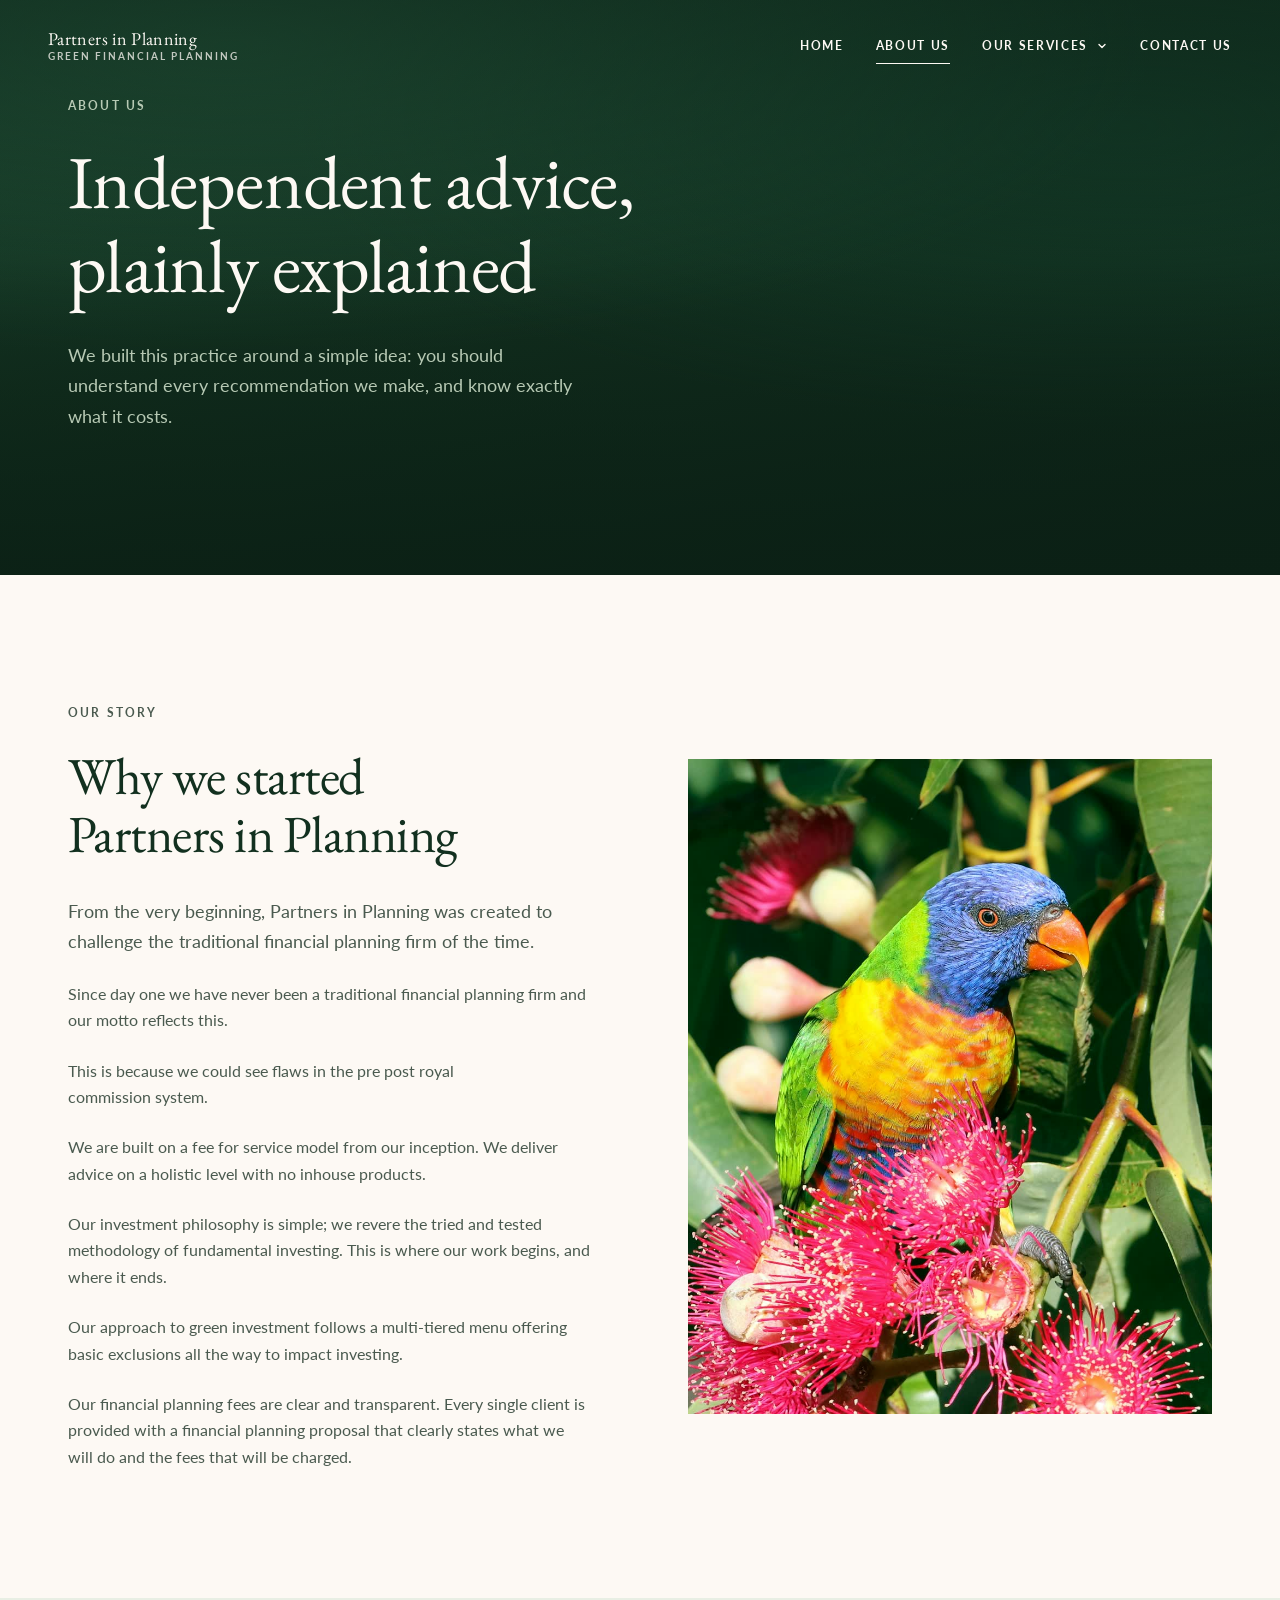
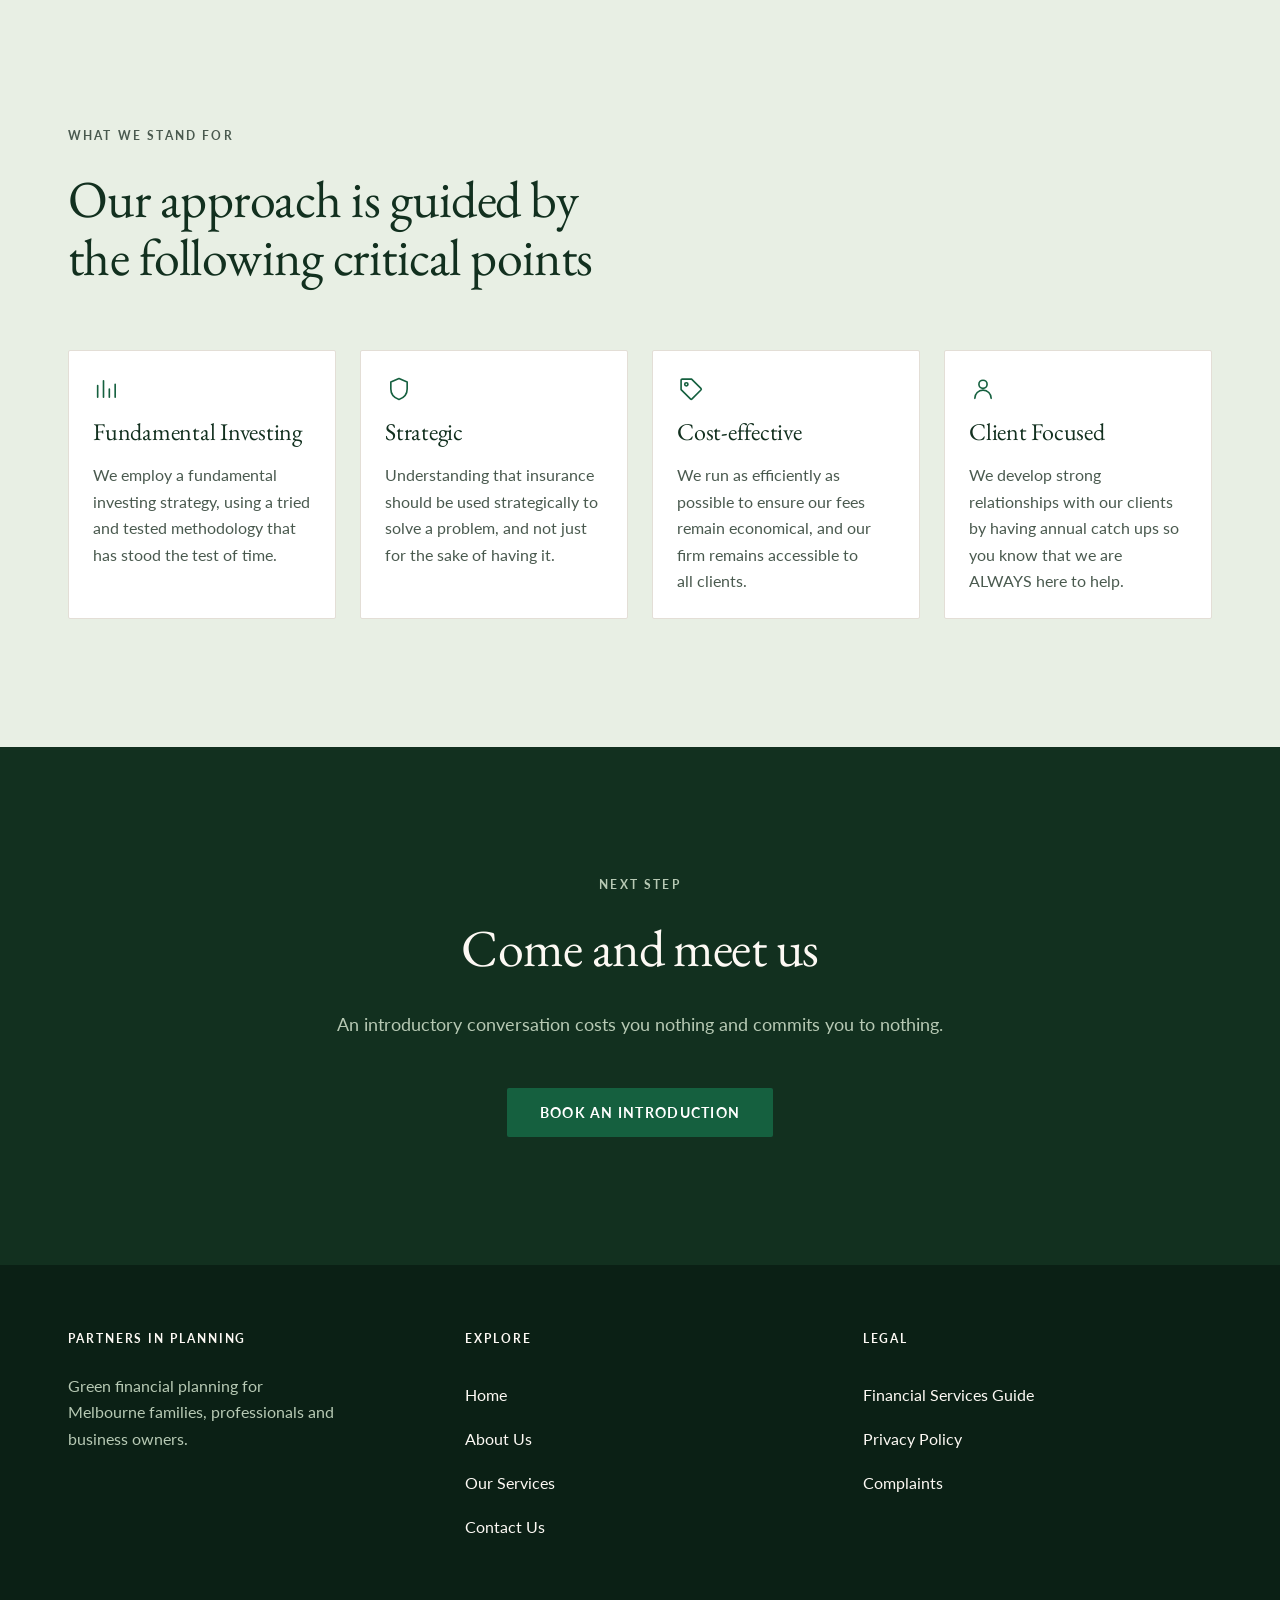
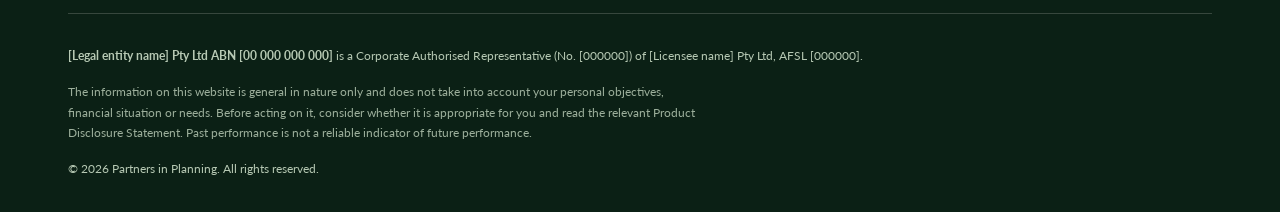
==== about.html @ 527487c0 "Add files via upload" ====
<!DOCTYPE html>
<html lang="en-AU">
<head>
<meta charset="utf-8">
<meta name="viewport" content="width=device-width, initial-scale=1">
<title>About Us | Partners in Planning, Melbourne</title>
<meta name="description" content="Meet Partners in Planning — an independent Melbourne financial planning practice built on transparent advice and values-aligned investing.">
<link rel="preconnect" href="https://fonts.googleapis.com">
<link rel="preconnect" href="https://fonts.gstatic.com" crossorigin>
<link href="https://fonts.googleapis.com/css2?family=EB+Garamond:wght@400;500;600&family=Lato:wght@300;400;700&display=swap" rel="stylesheet">
<link rel="stylesheet" href="assets/css/site.css">
<script>
  /* Enable scroll-reveal ONLY when we can actually drive it. Browsers without
     IntersectionObserver, and anyone who prefers reduced motion, never get the
     hidden starting state — so content can never be stranded invisible. */
  if ('IntersectionObserver' in window &&
      !window.matchMedia('(prefers-reduced-motion: reduce)').matches) {
    document.documentElement.classList.add('js');
  }
</script>
</head>
<body>

<a class="skip-link" href="#main">Skip to main content</a>

<header class="header">
  <div class="container header__inner">
    <!-- LOGO SLOT -->
    <a class="brand" href="index.html">
      Partners in Planning
      <span class="brand__sub">Green Financial Planning</span>
    </a>
    <nav class="nav" aria-label="Primary">
      <a class="nav__link" href="index.html">Home</a>
      <a class="nav__link" href="about.html" aria-current="page">About Us</a>
      <div class="nav__item" data-subnav>
        <a class="nav__link" href="services.html">Our Services</a>
        <button class="nav__sub-toggle" type="button" aria-expanded="false" aria-controls="services-sub">
          <span class="sr-only">Our Services pages</span>
          <svg width="10" height="10" viewBox="0 0 10 10" fill="none" aria-hidden="true"><path d="M2 3.5l3 3 3-3" stroke="currentColor" stroke-width="1.4" stroke-linecap="round" stroke-linejoin="round"/></svg>
        </button>
        <ul class="nav__sub" id="services-sub">
          <li><a href="investing.html">Investing</a></li>
          <li><a href="financial-planning.html">Financial Planning</a></li>
          <li><a href="retirement-and-super.html">Retirement and Super</a></li>
        </ul>
      </div>
      <a class="nav__link" href="contact.html">Contact Us</a>
    </nav>
    <button class="nav__toggle" type="button" aria-expanded="false" aria-controls="mobile-nav">
      <span class="sr-only">Menu</span>
      <span class="nav__toggle-bar" aria-hidden="true"></span>
      <span class="nav__toggle-bar" aria-hidden="true"></span>
      <span class="nav__toggle-bar" aria-hidden="true"></span>
    </button>
  </div>
</header>

<nav class="mobile-nav" id="mobile-nav" aria-label="Mobile">
  <a class="mobile-nav__link" href="index.html">Home</a>
  <a class="mobile-nav__link" href="about.html">About Us</a>
  <a class="mobile-nav__link" href="services.html">Our Services</a>
  <a class="mobile-nav__link mobile-nav__link--sub" href="investing.html">Investing</a>
  <a class="mobile-nav__link mobile-nav__link--sub" href="financial-planning.html">Financial Planning</a>
  <a class="mobile-nav__link mobile-nav__link--sub" href="retirement-and-super.html">Retirement and Super</a>
  <a class="mobile-nav__link" href="contact.html">Contact Us</a>
</nav>

<main id="main">

  <section class="hero hero--inner">
    <div class="hero__scrim-art" aria-hidden="true"></div>
    <div class="hero__scrim" aria-hidden="true"></div>
    <div class="container hero__content">
      <p class="eyebrow hero__eyebrow">About us</p>
      <h1 class="hero__title">Independent advice, plainly explained</h1>
      <p class="lede hero__lede">
        We built this practice around a simple idea: you should understand every
        recommendation we make, and know exactly what it costs.
      </p>
    </div>
  </section>

  <!-- ---------------- STORY ---------------- -->
  <section class="section">
    <div class="container">
      <div class="split reveal">
        <div class="stack-8">
          <div>
            <p class="eyebrow">Our story</p>
            <h2 class="heading">Why we started Partners in Planning</h2>
          </div>
          <div class="stack-6">
            <p class="lede">
              From the very beginning, Partners in Planning was created to challenge the
              traditional financial planning firm of the time.
            </p>
            <p class="body-text">
              Since day one we have never been a traditional financial planning firm and
              our motto reflects this.
            </p>
            <p class="body-text">
              This is because we could see flaws in the pre post royal commission system.
            </p>
            <p class="body-text">
              We are built on a fee for service model from our inception. We deliver
              advice on a holistic level with no inhouse products.
            </p>
            <p class="body-text">
              Our investment philosophy is simple; we revere the tried and tested
              methodology of fundamental investing. This is where our work begins, and
              where it ends.
            </p>
            <p class="body-text">
              Our approach to green investment follows a multi-tiered menu offering basic
              exclusions all the way to impact investing.
            </p>
            <p class="body-text">
              Our financial planning fees are clear and transparent. Every single client
              is provided with a financial planning proposal that clearly states what we
              will do and the fees that will be charged.
            </p>
          </div>
        </div>
        <div class="split__media">
          <div class="media-frame">
            <img src="assets/img/about-lorikeet.jpg"
                 alt="A rainbow lorikeet perched among pink flowering gum blossoms"
                 width="1200" height="1200" loading="lazy" decoding="async">
          </div>
        </div>
      </div>
    </div>
  </section>

  <!-- ---------------- VALUES ---------------- -->
  <section class="section on-tint">
    <div class="container">
      <div class="narrow reveal" style="margin-bottom: var(--space-16);">
        <p class="eyebrow">What we stand for</p>
        <h2 class="heading">Our approach is guided by the following critical points</h2>
      </div>
      <!-- card-grid--4up: all four on one line from 1100px up, 2x2 on
           tablets, stacked on phones. -->
      <div class="card-grid card-grid--4up reveal-group">
        <div class="card">
          <svg class="card__icon" width="28" height="28" viewBox="0 0 24 24" fill="none" aria-hidden="true">
            <path d="M4 19V9m5 10V5m5 14v-7m5 7V8" stroke="currentColor" stroke-width="1.4" stroke-linecap="round"/>
          </svg>
          <h3 class="card__title">Fundamental Investing</h3>
          <p class="card__body">
            We employ a fundamental investing strategy, using a tried and tested
            methodology that has stood the test of time.
          </p>
        </div>
        <div class="card">
          <svg class="card__icon" width="28" height="28" viewBox="0 0 24 24" fill="none" aria-hidden="true">
            <path d="M12 3l7 3v6c0 4.2-2.9 7.6-7 9-4.1-1.4-7-4.8-7-9V6l7-3z" stroke="currentColor" stroke-width="1.4" stroke-linejoin="round"/>
          </svg>
          <h3 class="card__title">Strategic</h3>
          <p class="card__body">
            Understanding that insurance should be used strategically to solve a
            problem, and not just for the sake of having it.
          </p>
        </div>
        <div class="card">
          <svg class="card__icon" width="28" height="28" viewBox="0 0 24 24" fill="none" aria-hidden="true">
            <path d="M3.5 12.5V4.5a1 1 0 011-1h8l8 8a1 1 0 010 1.4l-7.6 7.6a1 1 0 01-1.4 0l-8-8z" stroke="currentColor" stroke-width="1.4" stroke-linejoin="round"/>
            <circle cx="8" cy="8" r="1.4" stroke="currentColor" stroke-width="1.4"/>
          </svg>
          <h3 class="card__title">Cost-effective</h3>
          <p class="card__body">
            We run as efficiently as possible to ensure our fees remain economical, and
            our firm remains accessible to all clients.
          </p>
        </div>
        <div class="card">
          <svg class="card__icon" width="28" height="28" viewBox="0 0 24 24" fill="none" aria-hidden="true">
            <circle cx="12" cy="8" r="3.5" stroke="currentColor" stroke-width="1.4"/>
            <path d="M5 20c0-3.9 3.1-7 7-7s7 3.1 7 7" stroke="currentColor" stroke-width="1.4" stroke-linecap="round"/>
          </svg>
          <h3 class="card__title">Client Focused</h3>
          <p class="card__body">
            We develop strong relationships with our clients by having annual catch ups
            so you know that we are ALWAYS here to help.
          </p>
        </div>
      </div>
    </div>
  </section>

  <!-- ---------------- CTA ---------------- -->
  <section class="section on-dark">
    <div class="container narrow text-center reveal">
      <p class="eyebrow">Next step</p>
      <h2 class="heading">Come and meet us</h2>
      <p class="lede mt-8" style="margin-inline:auto;">
        An introductory conversation costs you nothing and commits you to nothing.
      </p>
      <div class="mt-12">
        <a class="btn btn--primary" href="contact.html">Book an introduction</a>
      </div>
    </div>
  </section>

</main>

<footer class="footer">
  <div class="container">
    <div class="footer__grid">
      <div>
        <p class="footer__title">Partners in Planning</p>
        <p style="max-width:32ch;">
          Green financial planning for Melbourne families, professionals and
          business owners.
        </p>
      </div>
      <div>
        <p class="footer__title">Explore</p>
        <ul class="footer__list">
          <li><a href="index.html">Home</a></li>
          <li><a href="about.html">About Us</a></li>
          <li><a href="services.html">Our Services</a></li>
          <li><a href="contact.html">Contact Us</a></li>
        </ul>
      </div>
      <div>
        <p class="footer__title">Legal</p>
        <ul class="footer__list">
          <li><a href="#">Financial Services Guide</a></li>
          <li><a href="#">Privacy Policy</a></li>
          <li><a href="#">Complaints</a></li>
        </ul>
      </div>
    </div>
    <div class="footer__legal">
      <p>
        <strong>[Legal entity name] Pty Ltd ABN [00 000 000 000]</strong> is a
        Corporate Authorised Representative (No. [000000]) of
        [Licensee name] Pty Ltd, AFSL [000000].
      </p>
      <p class="footer__disclaimer">
        The information on this website is general in nature only and does not take
        into account your personal objectives, financial situation or needs. Before
        acting on it, consider whether it is appropriate for you and read the relevant
        Product Disclosure Statement. Past performance is not a reliable indicator of
        future performance.
      </p>
      <p>&copy; <span id="year">2026</span> Partners in Planning. All rights reserved.</p>
    </div>
  </div>
</footer>

<script src="assets/js/site.js"></script>
<script>document.getElementById('year').textContent = new Date().getFullYear();</script>
</body>
</html>
---- assets/css/site.css ----
/* ==========================================================================
   Partners in Planning — Green Financial Planning
   Design tokens + editorial component styles

   Palette verified to WCAG 2.1 AA (all text pairs >= 4.5:1).
   Type: EB Garamond (display) / Lato (body)
   ========================================================================== */

/* --- 1. Design tokens ---------------------------------------------------- */
:root {
  /* Brand colour — swap these six if your logo dictates different greens */
  --forest:        #12301F;   /* headings, body text, dark sections   13.64:1 on cream */
  --forest-deep:   #0B2015;   /* deepest tone, footer                                  */
  --green:         #15603F;   /* CTA / accent / links                  7.21:1 on cream */
  --green-hover:   #0F4A30;   /* CTA hover                                             */
  --muted:         #4A5A4F;   /* secondary text                        6.99:1 on cream */
  --sage:          #B7C9B4;   /* muted text on dark                    8.19:1 on forest*/
  --sage-bright:   #DCE6D9;   /* muted text over VIDEO   5.26:1 vs brightest frame */
  --sage-tint:     #E8EFE4;   /* soft section band                                     */

  /* Neutrals */
  --cream:         #FDF9F4;   /* page background                                       */
  --card:          #FFFFFF;
  --border:        #E3DED6;
  --border-dark:   rgba(253, 249, 244, 0.18);

  /* Typography */
  --font-display: "EB Garamond", "Times New Roman", Georgia, serif;
  --font-body:    "Lato", -apple-system, BlinkMacSystemFont, "Segoe UI", sans-serif;

  /* Fluid type scale */
  --text-xs:   0.75rem;
  --text-sm:   0.875rem;
  --text-base: 1rem;
  --text-lg:   1.125rem;
  --text-xl:   clamp(1.25rem, 1.1rem + 0.6vw,  1.5rem);
  --text-2xl:  clamp(1.6rem,  1.3rem + 1.2vw,  2.25rem);
  --text-3xl:  clamp(2.1rem,  1.6rem + 2.2vw,  3.25rem);
  --text-4xl:  clamp(2.6rem,  1.8rem + 3.6vw,  4.75rem);

  /* Spacing — "spacious" scale (density 3/10) */
  --space-2:   0.5rem;
  --space-3:   0.75rem;
  --space-4:   1rem;
  --space-6:   1.5rem;
  --space-8:   2rem;
  --space-12:  3rem;
  --space-16:  4rem;
  --space-24:  6rem;
  --space-32:  8rem;

  /* Layout */
  --container: 1240px;
  --container-narrow: 780px;
  --radius: 2px;

  /* Motion */
  --ease: cubic-bezier(0.22, 1, 0.36, 1);
  --dur-fast: 180ms;
  --dur:      300ms;
  --dur-slow: 700ms;
}

/* --- 2. Reset & base ----------------------------------------------------- */
*, *::before, *::after { box-sizing: border-box; }

html { -webkit-text-size-adjust: 100%; scroll-behavior: smooth; }

@media (prefers-reduced-motion: reduce) {
  html { scroll-behavior: auto; }
}

body {
  margin: 0;
  background: var(--cream);
  color: var(--forest);
  font-family: var(--font-body);
  font-size: var(--text-base);      /* 16px floor — never smaller for body */
  line-height: 1.65;
  font-weight: 400;
  -webkit-font-smoothing: antialiased;
  overflow-x: hidden;               /* guards the full-bleed sections       */
}

img, svg, video { max-width: 100%; height: auto; display: block; }

h1, h2, h3, h4 {
  font-family: var(--font-display);
  font-weight: 400;
  line-height: 1.12;
  letter-spacing: -0.01em;
  margin: 0;
  text-wrap: balance;               /* prevents orphan heading lines        */
}

p { margin: 0; text-wrap: pretty; }

a { color: var(--green); text-decoration-thickness: 1px; text-underline-offset: 3px; }

/* Visible focus ring on every interactive element (never removed) */
:where(a, button, input, textarea, select, [tabindex]):focus-visible {
  outline: 3px solid var(--green);
  outline-offset: 3px;
  border-radius: var(--radius);
}
.on-dark :where(a, button, input, textarea, select):focus-visible {
  outline-color: var(--sage);
}

/* Skip link */
.skip-link {
  position: absolute; left: -9999px; top: 0; z-index: 200;
  background: var(--forest); color: var(--cream);
  padding: var(--space-3) var(--space-6);
  font-size: var(--text-sm);
}
.skip-link:focus { left: var(--space-4); top: var(--space-4); }

/* --- 3. Layout primitives ------------------------------------------------ */
.container {
  width: 100%;
  max-width: var(--container);
  margin-inline: auto;
  padding-inline: var(--space-6);
}
@media (min-width: 768px) { .container { padding-inline: var(--space-12); } }

.narrow { max-width: var(--container-narrow); }

.section { padding-block: var(--space-24); }
@media (min-width: 768px) { .section { padding-block: var(--space-32); } }

.section--tight { padding-block: var(--space-16); }

.on-dark { background: var(--forest); color: var(--cream); }
.on-dark h1, .on-dark h2, .on-dark h3 { color: var(--cream); }
.on-dark .lede, .on-dark .body-text { color: var(--sage); }
.on-dark .eyebrow { color: var(--sage); }

.on-tint { background: var(--sage-tint); }

/* Section with a photograph behind it, softened by a sage wash so it reads
   as texture. The photo and wash sit in their own layers under the content.
   The section's own background stays as the fallback if the image fails. */
.section--photo { position: relative; overflow: hidden; }
.section__photo {
  position: absolute; inset: 0; z-index: 0;
  width: 100%; height: 100%;
  object-fit: cover;
}
/* Graded wash: 86% at the top, easing to 74% lower down. The heading sits in
   the top band; measured against the darkest 5% of the forest, 0.86 keeps the
   --muted heading at ~4.7:1. Lower down only the opaque white cards sit on it,
   so the photo is allowed to show more there. Don't drop the top stop below
   0.85 without re-measuring — at 0.80 the heading falls to 4.15:1. */
.section__wash {
  position: absolute; inset: 0; z-index: 1;
  background: linear-gradient(180deg,
    rgba(232, 239, 228, 0.86) 0%,
    rgba(232, 239, 228, 0.86) 35%,
    rgba(232, 239, 228, 0.74) 100%);
}
.section--photo > .container { position: relative; z-index: 2; }

/* --- 4. Typography components -------------------------------------------- */
.eyebrow {
  font-family: var(--font-body);
  font-size: var(--text-xs);
  font-weight: 700;
  letter-spacing: 0.18em;
  text-transform: uppercase;
  color: var(--muted);
  margin: 0 0 var(--space-6);
}

/* Section label rendered at full heading scale — display serif, sentence
   case, no letterspacing. Used on the homepage Services block only, where it
   is applied to the <h2> itself; every other section keeps the small
   letterspaced .eyebrow label above a separate heading.
   Spacing below is left to the containing block. */
.eyebrow--display {
  font-family: var(--font-display);
  font-size: var(--text-3xl);
  font-weight: 400;
  line-height: 1.12;
  letter-spacing: -0.01em;
  text-transform: none;
  text-wrap: balance;
  margin-bottom: 0;
}

.display   { font-size: var(--text-4xl); }
.heading   { font-size: var(--text-3xl); }
.subheading{ font-size: var(--text-2xl); }

.lede {
  font-size: var(--text-lg);
  line-height: 1.7;
  color: var(--muted);
  max-width: 62ch;
}

.body-text { color: var(--muted); max-width: 68ch; }

.rule {
  height: 1px; border: 0; background: var(--border);
  margin-block: var(--space-16);
}
.on-dark .rule { background: var(--border-dark); }

/* --- 5. Buttons ---------------------------------------------------------- */
.btn {
  display: inline-flex;
  align-items: center;
  justify-content: center;
  gap: var(--space-3);
  min-height: 48px;                 /* exceeds the 44x44 touch minimum */
  padding: var(--space-3) var(--space-8);
  font-family: var(--font-body);
  font-size: var(--text-sm);
  font-weight: 700;
  letter-spacing: 0.09em;
  text-transform: uppercase;
  text-decoration: none;
  border: 1px solid transparent;
  border-radius: var(--radius);
  cursor: pointer;
  transition: background-color var(--dur) var(--ease),
              color var(--dur) var(--ease),
              border-color var(--dur) var(--ease),
              transform var(--dur) var(--ease);
}
.btn:hover { transform: translateY(-2px); }
.btn:active { transform: translateY(0); }

.btn--primary { background: var(--green); color: #FFFFFF; }
.btn--primary:hover { background: var(--green-hover); color: #FFFFFF; }

.btn--outline { background: transparent; color: var(--forest); border-color: var(--forest); }
.btn--outline:hover { background: var(--forest); color: var(--cream); }

/* The hero is always a dark surface, so it takes the dark-surface treatment too */
/* Reduced motion: hold a single still photograph. The drift is removed and
   site.js stops the auto-advance entirely — not just the zoom. */
@media (prefers-reduced-motion: reduce) {
  .hero__slide {
    transform: none !important;
    transition: none !important;
  }
}

.on-dark .btn--outline,
.hero .btn--outline { color: var(--cream); border-color: rgba(253, 249, 244, 0.45); }
.on-dark .btn--outline:hover,
.hero .btn--outline:hover { background: var(--cream); color: var(--forest); border-color: var(--cream); }

/* Text link with animated underline */
.link-arrow {
  display: inline-flex; align-items: center; gap: var(--space-2);
  font-size: var(--text-sm); font-weight: 700;
  letter-spacing: 0.09em; text-transform: uppercase;
  color: var(--green); text-decoration: none;
  min-height: 44px;                 /* touch target minimum */
  padding-block: var(--space-3);
  border-bottom: 1px solid currentColor;
  transition: gap var(--dur) var(--ease), color var(--dur) var(--ease);
}
.link-arrow:hover { gap: var(--space-4); color: var(--green-hover); }
.on-dark .link-arrow,
.hero .link-arrow { color: var(--cream); }
.on-dark .link-arrow:hover,
.hero .link-arrow:hover { color: var(--sage); }

/* Keyboard focus must stay visible against the dark hero too */
.hero :where(a, button):focus-visible { outline-color: var(--sage); }

/* --- 6. Header / navigation ---------------------------------------------- */
.header {
  position: fixed; inset: 0 0 auto 0; z-index: 100;
  padding-block: var(--space-6);
  transition: background-color var(--dur) var(--ease),
              padding var(--dur) var(--ease),
              box-shadow var(--dur) var(--ease);
}
.header__inner { display: flex; align-items: center; justify-content: space-between; gap: var(--space-8); }

/* Full-width header: the logo sits at the far left and the nav at the far
   right, each one page-gutter (48px) in from the screen edge, rather than
   both being held inside the 1240px content column. On wide monitors this
   means the logo no longer lines up with the headings in the sections below
   — that is deliberate.
   Only above 900px, where the desktop nav is actually shown; below that the
   mobile toggle is in play and the header stays a normal container. */
@media (min-width: 900px) {
  .header__inner {
    max-width: none;
    padding-inline: var(--space-12);
  }
}

/* Transparent over the hero, solid once scrolled */
.header.is-scrolled {
  background: var(--cream);
  padding-block: var(--space-4);
  box-shadow: 0 1px 0 var(--border);
}
.header.is-scrolled .nav__link { color: var(--forest); }
.header.is-scrolled .brand { color: var(--forest); }
.header.is-scrolled .nav__toggle-bar { background: var(--forest); }

/* --- LOGO SLOT -----------------------------------------------------------
   Text placeholder only. Drop your logo file in as assets/logo/logo.svg and
   replace the .brand block in each HTML file with:
     <img src="assets/logo/logo.svg" alt="Partners in Planning" class="brand__img">
   ------------------------------------------------------------------------ */
.brand {
  display: inline-flex; flex-direction: column; justify-content: center; gap: 2px;
  min-height: 44px;                 /* touch target minimum */
  font-family: var(--font-display);
  font-size: var(--text-lg);
  line-height: 1.05;
  color: var(--cream);
  text-decoration: none;
  letter-spacing: 0.02em;
  transition: color var(--dur) var(--ease);
}
.brand__sub {
  font-family: var(--font-body);
  font-size: 0.625rem;
  font-weight: 700;
  letter-spacing: 0.2em;
  text-transform: uppercase;
  opacity: 0.75;
}
.brand__img { height: 44px; width: auto; }

.nav { display: none; }
@media (min-width: 900px) {
  .nav { display: flex; align-items: center; gap: var(--space-8); }
}
.nav__link {
  font-size: var(--text-xs);
  font-weight: 700;
  letter-spacing: 0.14em;
  text-transform: uppercase;
  color: var(--cream);
  text-decoration: none;
  padding-block: var(--space-2);
  border-bottom: 1px solid transparent;
  transition: border-color var(--dur) var(--ease), color var(--dur) var(--ease);
}
.nav__link:hover { border-bottom-color: currentColor; }
.nav__link[aria-current="page"] { border-bottom-color: currentColor; }
/* On a service sub-page, underline "Our Services" as the current section.
   A class rather than aria-current: the page itself is marked on the
   sub-link in the dropdown, so screen readers aren't told two things. */
.nav__link.is-current { border-bottom-color: currentColor; }
.nav__sub a[aria-current="page"] { color: var(--green); font-weight: 700; }
.mobile-nav__link[aria-current="page"] { color: var(--cream); }

/* --- Dropdown under "Our Services" ---------------------------------------
   The label stays a normal link to services.html; the small chevron button
   beside it opens the submenu. That button is what keyboard, touch and
   screen-reader users use — a hover-only menu can't be reached without a
   mouse. Mouse users on hover-capable devices also get it on hover.
   The panel is always solid cream, whether the header is transparent over
   a hero or solid after scrolling, so its text colour never changes. */
.nav__item { position: relative; display: flex; align-items: center; }

.nav__sub-toggle {
  display: inline-flex; align-items: center; justify-content: center;
  width: 28px; height: 44px;
  margin-right: -8px;
  padding: 0;
  background: transparent; border: 0;
  color: var(--cream);
  cursor: pointer;
  transition: color var(--dur) var(--ease);
}
.nav__sub-toggle svg { transition: transform var(--dur) var(--ease); }
.nav__item.is-open .nav__sub-toggle svg { transform: rotate(180deg); }
.header.is-scrolled .nav__sub-toggle { color: var(--forest); }

.nav__sub {
  position: absolute; top: 100%; left: -16px; z-index: 5;
  min-width: 240px;
  margin: 0; padding: var(--space-2) 0;
  list-style: none;
  background: var(--cream);
  border: 1px solid var(--border);
  border-radius: var(--radius);
  box-shadow: 0 12px 32px rgba(18, 48, 31, 0.14);
  opacity: 0; visibility: hidden;
  transform: translateY(-4px);
  /* visibility waits for the fade-out, so links stay out of the tab order
     whenever the panel is closed */
  transition: opacity var(--dur) var(--ease), transform var(--dur) var(--ease),
              visibility 0s linear var(--dur);
}
.nav__item.is-open .nav__sub {
  opacity: 1; visibility: visible; transform: none; transition-delay: 0s;
}
@media (hover: hover) {
  .nav__item:hover .nav__sub {
    opacity: 1; visibility: visible; transform: none; transition-delay: 0s;
  }
}
.nav__sub a {
  display: flex; align-items: center;
  min-height: 44px;
  padding: 0 var(--space-6);
  font-size: var(--text-sm);
  letter-spacing: 0.02em;
  color: var(--forest);
  text-decoration: none;
  transition: background-color var(--dur-fast) var(--ease), color var(--dur-fast) var(--ease);
}
.nav__sub a:hover,
.nav__sub a:focus-visible { background: var(--sage-tint); color: var(--green); }

/* Over a dark hero the default green focus ring is hard to see, so header
   controls use the pale sage ring until the header turns solid. Links inside
   the cream dropdown keep the green ring. */
.header:not(.is-scrolled) :where(.nav__link, .nav__sub-toggle, .brand, .nav__toggle):focus-visible {
  outline-color: var(--sage);
}

/* Mobile menu toggle */
.nav__toggle {
  display: inline-flex; flex-direction: column; justify-content: center; gap: 5px;
  width: 48px; height: 48px;             /* 44x44 minimum satisfied */
  padding: var(--space-3);
  background: transparent; border: 0; cursor: pointer;
}
@media (min-width: 900px) { .nav__toggle { display: none; } }
.nav__toggle-bar {
  display: block; width: 100%; height: 1.5px;
  background: var(--cream);
  transition: transform var(--dur) var(--ease), opacity var(--dur) var(--ease), background-color var(--dur) var(--ease);
}
/* Bars are children 2–4, not 1–3: the button's first child is the
   visually hidden "Menu" label. Counting from 1 hid the wrong bar and
   drew a "/" over a flat line instead of an ✕. */
.nav__toggle[aria-expanded="true"] .nav__toggle-bar:nth-child(2) { transform: translateY(6.5px) rotate(45deg); }
.nav__toggle[aria-expanded="true"] .nav__toggle-bar:nth-child(3) { opacity: 0; }
.nav__toggle[aria-expanded="true"] .nav__toggle-bar:nth-child(4) { transform: translateY(-6.5px) rotate(-45deg); }

/* Mobile drawer */
.mobile-nav {
  position: fixed; inset: 0; z-index: 99;
  display: flex; flex-direction: column; justify-content: center;
  /* "safe" stops centring from pushing items off the top on short screens;
     browsers without it keep plain "center" from the line above. */
  justify-content: safe center;
  overflow-y: auto;
  gap: var(--space-6);
  padding: var(--space-24) var(--space-8);
  background: var(--forest);
  transform: translateY(-100%);
  visibility: hidden;
  transition: transform var(--dur-slow) var(--ease), visibility var(--dur-slow);
}
.mobile-nav.is-open { transform: translateY(0); visibility: visible; }
.mobile-nav__link {
  font-family: var(--font-display);
  font-size: var(--text-2xl);
  color: var(--cream);
  text-decoration: none;
  padding-block: var(--space-3);
  border-bottom: 1px solid var(--border-dark);
}
.mobile-nav__link:hover { color: var(--sage); }

/* Service sub-links in the mobile drawer: smaller, indented and tucked up
   under "Our Services" so they read as belonging to it. */
.mobile-nav__link--sub {
  margin-top: calc(-1 * var(--space-4));
  padding-left: var(--space-6);
  font-family: var(--font-body);
  font-size: var(--text-base);
  color: var(--sage);
  border-bottom-color: transparent;
}
body.nav-open { overflow: hidden; }

/* --- 7. Hero ------------------------------------------------------------- */
.hero {
  position: relative;
  min-height: 100svh;
  display: flex; align-items: flex-end;
  padding-block: var(--space-24);
  background: var(--forest);
  overflow: hidden;
}
.hero--inner { min-height: 62svh; }

/* IMAGE SLOT: replace this gradient with your photography.
   Add <img class="hero__media" src="..." alt=""> and delete .hero__scrim-art */
.hero__scrim-art {
  position: absolute; inset: 0;
  background:
    radial-gradient(120% 90% at 18% 8%,  rgba(45, 104, 72, 0.55) 0%, transparent 60%),
    radial-gradient(100% 80% at 88% 22%, rgba(20, 62, 42, 0.85) 0%, transparent 65%),
    linear-gradient(168deg, #1B4630 0%, #12301F 48%, #0B2015 100%);
}
.hero__media {
  position: absolute; inset: 0;
  width: 100%; height: 100%; object-fit: cover;
}
.hero__scrim {
  position: absolute; inset: 0;
  background: linear-gradient(180deg, rgba(11,32,21,0.55) 0%, rgba(11,32,21,0.15) 45%, rgba(11,32,21,0.85) 100%);
}
/* --- 7b. Slideshow hero --------------------------------------------------
   Full-bleed crossfading photographs behind the brand statement. The forest
   gradient on the section sits underneath, so if the images never load the
   panel still reads as an intentional dark surface rather than a broken box.
   ------------------------------------------------------------------------ */
.hero--slides {
  align-items: center;
  text-align: center;
  /* Same gradient as the statement hero — this is what shows if the video
     never loads, so the fallback is a designed surface, not a black box. */
  background:
    radial-gradient(120% 90% at 18% 8%,  rgba(45, 104, 72, 0.55) 0%, transparent 60%),
    radial-gradient(100% 80% at 88% 22%, rgba(20, 62, 42, 0.85) 0%, transparent 65%),
    linear-gradient(168deg, #1B4630 0%, #12301F 48%, #0B2015 100%);
}

.hero__slides { position: absolute; inset: 0; z-index: 0; }

/* Each slide is stacked in the same box; only .is-active is opaque.
   The 1.05 → 1 scale is a slow drift (Ken Burns) that runs over 13s while
   a slide is showing, then resets during the 2s crossfade out. */
.hero__slide {
  position: absolute; inset: 0;
  width: 100%; height: 100%;
  object-fit: cover;
  opacity: 0;
  transform: scale(1.05);
  transition: opacity 2000ms cubic-bezier(0.4, 0, 0.2, 1),
              transform 2000ms cubic-bezier(0.4, 0, 0.2, 1);
  will-change: opacity;
}
.hero__slide.is-active {
  opacity: 1;
  transform: scale(1);
  transition: opacity 2000ms cubic-bezier(0.4, 0, 0.2, 1),
              transform 13s linear;
}

/* Heavier than the standard hero scrim: photograph luminance varies from
   slide to slide, so the overlay is what keeps the headline legible across
   all of them. Measured against the brightest 5% of pixels behind the text
   in every slide, the headline holds 6.35:1 and the sub-label 5.18:1.
   Re-measure before lightening this, or before swapping in brighter photos. */
.hero__scrim--media {
  background:
    linear-gradient(180deg,
      rgba(7, 26, 19, 0.72) 0%,
      rgba(7, 26, 19, 0.55) 45%,
      rgba(7, 26, 19, 0.80) 100%),
    radial-gradient(85% 65% at 50% 50%, rgba(7, 26, 19, 0.30) 0%, rgba(7, 26, 19, 0.68) 100%);
}

.hero__content--center { text-align: center; }

.hero__brand {
  font-size: var(--text-4xl);
  color: var(--cream);
  margin: 0 auto var(--space-12);
  max-width: 16ch;
  text-shadow: 0 2px 24px rgba(7, 26, 19, 0.55);   /* insurance on bright frames */
}
/* "Est. 2010" — sits between the name and the tagline. Set in the display
   serif rather than the sans so it reads as part of the name, not as a
   second tagline. Written "Est." in the markup (screen readers say it more
   naturally than "EST.") and uppercased here. Uses --sage-bright for the
   same reason as the tagline: it clears 4.5:1 over the brightest slide. */
.hero__brand-est {
  display: block;
  margin-top: var(--space-4);
  font-family: var(--font-display);
  font-size: var(--text-base);
  font-weight: 400;
  letter-spacing: 0.24em;
  text-transform: uppercase;
  color: var(--sage-bright);
  text-shadow: 0 1px 12px rgba(7, 26, 19, 0.7);
}

.hero__brand-sub {
  display: block;
  margin-top: var(--space-4);
  font-family: var(--font-body);
  font-size: var(--text-sm);
  font-weight: 700;
  letter-spacing: 0.28em;
  text-transform: uppercase;
  /* Measured against the brightest 5% of pixels in every sampled frame:
     the standard --sage lands at 3.86:1 here and fails AA. This pale
     variant measures 5.26:1. Don't swap it back to --sage over video. */
  color: var(--sage-bright);
  text-shadow: 0 1px 12px rgba(7, 26, 19, 0.7);
}
.hero__actions--center { justify-content: center; }

/* Pause / play control — revealed by JS only when video is actually running.
   Deliberately quiet: a 44px icon-only disc at 45% opacity that comes to full
   strength on hover or keyboard focus.

   Do NOT fade it further. Measured against the brightest frame in this corner
   the icon holds 4.30:1 at opacity 0.45, clearing the 3:1 that WCAG 1.4.11
   requires of user-interface components. At 0.35 it is only 3.14:1, and any
   future lightening of the scrim would push it under. The control also has to
   stay findable — it is what satisfies WCAG 2.2.2 for the 45s loop. */
.video-toggle {
  position: absolute; z-index: 3;
  right: var(--space-6); bottom: var(--space-6);
  display: inline-flex; align-items: center; justify-content: center;
  width: 44px; height: 44px;        /* full touch target despite the small look */
  padding: 0;
  background: rgba(7, 26, 19, 0.55);
  border: 1px solid rgba(253, 249, 244, 0.30);
  border-radius: 50%;
  color: var(--cream);
  cursor: pointer;
  opacity: 0.45;
  transition: opacity var(--dur) var(--ease),
              background-color var(--dur) var(--ease),
              border-color var(--dur) var(--ease);
}
/* Both :focus and :focus-visible — :focus-visible alone misses focus that
   arrives by click or script, leaving the control dimmed while it is the
   active element. Brightening on any focus route costs nothing here. */
.video-toggle:hover,
.video-toggle:focus,
.video-toggle:focus-visible {
  opacity: 1;
  background: rgba(7, 26, 19, 0.85);
  border-color: var(--cream);
}
.video-toggle[hidden] { display: none; }

/* This label is the button's only accessible name — it must stay in the
   accessibility tree at all times, so it is visually hidden, never display:none. */
.video-toggle__text {
  position: absolute; width: 1px; height: 1px;
  padding: 0; margin: -1px; overflow: hidden;
  clip: rect(0 0 0 0); white-space: nowrap; border: 0;
}

/* Pause bars / play triangle, drawn in CSS so there is no icon dependency */
.video-toggle__icon {
  width: 10px; height: 12px; flex: none;
  border-left: 3px solid currentColor;
  border-right: 3px solid currentColor;
}
.video-toggle.is-paused .video-toggle__icon {
  width: 0; height: 0;
  border: 6px solid transparent;
  border-left: 10px solid currentColor;
  border-right: 0;
}
/* (The button is icon-only at every size now, so no responsive variant needed.) */

/* Scroll cue down to the statement hero */
.scroll-cue {
  position: absolute; z-index: 3;
  left: 50%; bottom: var(--space-6);
  transform: translateX(-50%);
  display: inline-flex; align-items: center; justify-content: center;
  width: 44px; height: 44px;
  color: var(--cream);
  border: 1px solid rgba(253, 249, 244, 0.35);
  border-radius: 50%;
  transition: background-color var(--dur) var(--ease), transform var(--dur) var(--ease);
}
.scroll-cue:hover { background: rgba(253, 249, 244, 0.14); }
@media (prefers-reduced-motion: no-preference) {
  .scroll-cue svg { animation: cue-bob 2.4s var(--ease) infinite; }
}
@keyframes cue-bob {
  0%, 100% { transform: translateY(-2px); }
  50%      { transform: translateY(3px); }
}
/* The pause button sits bottom-right; keep the cue clear of it on narrow screens */
@media (max-width: 600px) { .scroll-cue { left: var(--space-6); transform: none; } }

.hero__content { position: relative; z-index: 2; color: var(--cream); }
.hero__title {
  font-size: var(--text-4xl);
  color: var(--cream);
  max-width: 18ch;
  margin-bottom: var(--space-8);
}
.hero__eyebrow { color: var(--sage); }
.hero__lede { color: var(--sage); max-width: 52ch; margin-bottom: var(--space-12); }
.hero__actions { display: flex; flex-wrap: wrap; gap: var(--space-4); }

/* --- 8. Editorial split -------------------------------------------------- */
.split {
  display: grid;
  gap: var(--space-12);
  align-items: center;
}
@media (min-width: 900px) {
  .split { grid-template-columns: 1fr 1fr; gap: var(--space-24); }
  .split--reverse .split__media { order: -1; }
}

/* IMAGE SLOT — swap .media-frame contents for an <img> */
.media-frame {
  position: relative;
  aspect-ratio: 4 / 5;
  background: linear-gradient(155deg, #E8EFE4 0%, #C9DAC4 55%, #A9C2A4 100%);
  overflow: hidden;
}
.media-frame--wide { aspect-ratio: 16 / 10; }
.media-frame img { width: 100%; height: 100%; object-fit: cover; }
.media-frame__label {
  position: absolute; inset: auto var(--space-4) var(--space-4) var(--space-4);
  font-size: var(--text-xs);
  letter-spacing: 0.14em;
  text-transform: uppercase;
  color: var(--forest);
  opacity: 0.45;
}

/* --- 9. Stat / proof band ------------------------------------------------
   CURRENTLY UNUSED. The homepage proof band was removed rather than ship
   invented figures. These rules are kept so the band can be reinstated once
   there are verified numbers to put in it — markup pattern:
     <section class="section section--tight on-tint">
       <div class="container"><div class="stats reveal-group">
         <div class="stat"><span class="stat__value">25</span>
              <span class="stat__label">Years advising Melbourne families</span></div>
       </div></div>
     </section>
   Delete this block if you are confident the band is not coming back.
   ------------------------------------------------------------------------ */
.stats {
  display: grid;
  grid-template-columns: repeat(auto-fit, minmax(200px, 1fr));
  gap: var(--space-12);
}
.stat__value {
  font-family: var(--font-display);
  font-size: var(--text-3xl);
  line-height: 1;
  display: block;
  margin-bottom: var(--space-3);
}
.stat__label {
  font-size: var(--text-sm);
  letter-spacing: 0.06em;
  color: var(--muted);
}
.on-dark .stat__label { color: var(--sage); }

/* --- 10. Cards ----------------------------------------------------------- */
.card-grid {
  display: grid;
  gap: var(--space-8);
  grid-template-columns: repeat(auto-fit, minmax(280px, 1fr));
}

/* Exactly three across, never wrapping to a second line. Below 880px it
   drops to a single column — three cards side by side on a phone would give
   each about 100px of text width. Grid stretches all three to equal height,
   so the icons stay level with one another regardless of text length. */
.card-grid--3up { grid-template-columns: 1fr; }
@media (min-width: 880px) {
  .card-grid--3up { grid-template-columns: repeat(3, 1fr); }
}

/* Exactly four across on desktop. Four cards in a 1240px column leave each
   one fairly narrow, so the gap and card padding tighten to 24px at that
   size to keep a readable line length (~25+ characters). Between 640px and
   1100px it's a 2x2 grid rather than 3+1, which would strand a lone card. */
.card-grid--4up { grid-template-columns: 1fr; }
@media (min-width: 640px) {
  .card-grid--4up { grid-template-columns: repeat(2, 1fr); }
}
@media (min-width: 1100px) {
  .card-grid--4up { grid-template-columns: repeat(4, 1fr); gap: var(--space-6); }
  .card-grid--4up .card { padding: var(--space-6); }
}
.card {
  display: flex; flex-direction: column;
  gap: var(--space-4);
  padding: var(--space-8);
  background: var(--card);
  border: 1px solid var(--border);
  border-radius: var(--radius);
  transition: transform var(--dur) var(--ease), box-shadow var(--dur) var(--ease);
}
.card:hover { transform: translateY(-4px); box-shadow: 0 12px 32px rgba(18, 48, 31, 0.08); }
.card__icon { color: var(--green); }

/* Bulleted list inside a card (e.g. life stages on the Financial Planning page) */
.card__list {
  list-style: none; margin: 0; padding: 0;
  display: grid; gap: var(--space-2);
  font-size: var(--text-sm);
  color: var(--muted);
}
.card__list li { position: relative; padding-left: var(--space-4); }
.card__list li::before {
  content: ""; position: absolute; left: 0; top: 0.62em;
  width: 6px; height: 6px; border-radius: 50%;
  background: var(--green);
}

/* Plain bulleted list within body copy */
.list {
  margin: 0; padding-left: 1.2em;
  display: grid; gap: var(--space-2);
  color: var(--muted);
}
.list li::marker { color: var(--green); }
.card__title { font-size: var(--text-xl); }
.card__body { color: var(--muted); font-size: var(--text-base); }
.card--link { text-decoration: none; color: inherit; }

/* Numbered process steps */
.steps { display: grid; gap: var(--space-12); counter-reset: step; }
@media (min-width: 900px) { .steps { grid-template-columns: repeat(2, 1fr); gap: var(--space-16); } }
/* Three steps side by side on desktop, rather than two plus an orphan */
@media (min-width: 900px) { .steps--3 { grid-template-columns: repeat(3, 1fr); gap: var(--space-12); } }
.step { display: grid; grid-template-columns: auto 1fr; gap: var(--space-6); align-items: start; }
.step__num {
  font-family: var(--font-display);
  font-size: var(--text-2xl);
  color: var(--green);
  line-height: 1;
  padding-top: 0.1em;
  min-width: 2.2ch;
}
.on-dark .step__num { color: var(--sage); }
.step__title { font-size: var(--text-xl); margin-bottom: var(--space-3); }
.step__body { color: var(--muted); }
.on-dark .step__body { color: var(--sage); }

/* --- 11. Forms ----------------------------------------------------------- */
.form { display: grid; gap: var(--space-6); }
.field { display: grid; gap: var(--space-2); }
.field__label {
  font-size: var(--text-sm);
  font-weight: 700;
  letter-spacing: 0.04em;
  color: var(--forest);
}
.field__hint { font-size: var(--text-sm); color: var(--muted); }
.field__input,
.field__select,
.field__textarea {
  width: 100%;
  min-height: 48px;
  padding: var(--space-3) var(--space-4);
  font-family: var(--font-body);
  font-size: var(--text-base);      /* 16px prevents iOS zoom-on-focus */
  color: var(--forest);
  background: var(--card);
  border: 1px solid var(--border);
  border-radius: var(--radius);
  transition: border-color var(--dur) var(--ease), box-shadow var(--dur) var(--ease);
}
.field__textarea { min-height: 150px; resize: vertical; padding-top: var(--space-3); }
.field__input:hover, .field__select:hover, .field__textarea:hover { border-color: var(--muted); }
.field__error {
  font-size: var(--text-sm);
  color: #B3261E;
  min-height: 1.2em;
}
.field.has-error .field__input,
.field.has-error .field__select,
.field.has-error .field__textarea { border-color: #B3261E; box-shadow: 0 0 0 1px #B3261E; }

.form__status {
  padding: var(--space-4) var(--space-6);
  border-left: 3px solid var(--green);
  background: var(--sage-tint);
  font-size: var(--text-sm);
}
.form__status[hidden] { display: none; }

/* --- 12. Footer ---------------------------------------------------------- */
.footer { background: var(--forest-deep); color: var(--sage); padding-block: var(--space-16) var(--space-8); }
.footer a { color: var(--cream); text-decoration: none; }
.footer a:hover { text-decoration: underline; }
.footer__grid {
  display: grid; gap: var(--space-12);
  grid-template-columns: repeat(auto-fit, minmax(200px, 1fr));
  margin-bottom: var(--space-16);
}
.footer__title {
  font-size: var(--text-xs); font-weight: 700;
  letter-spacing: 0.16em; text-transform: uppercase;
  color: var(--cream); margin: 0 0 var(--space-6);
}
.footer__list { list-style: none; margin: 0; padding: 0; display: grid; }
/* Each footer link fills a 44px-tall row so it is comfortably tappable */
.footer__list li { display: flex; align-items: center; min-height: 44px; }
.footer__list a { display: inline-flex; align-items: center; min-height: 44px; }
.footer__legal {
  padding-top: var(--space-8);
  border-top: 1px solid var(--border-dark);
  font-size: var(--text-xs);
  line-height: 1.7;
  display: grid; gap: var(--space-4);
}
.footer__disclaimer { max-width: 90ch; opacity: 0.85; }

/* --- 13. Scroll reveal ---------------------------------------------------
   Progressive enhancement: the hidden starting state is applied ONLY when
   JavaScript is running (the .js class is set by an inline script in <head>).
   Without JS — or if the observer never fires — all content renders normally.
   Never gate content visibility on a script succeeding.
   ------------------------------------------------------------------------ */
.js .reveal {
  opacity: 0;
  transform: translateY(20px);
  transition: opacity var(--dur-slow) var(--ease), transform var(--dur-slow) var(--ease);
}
.js .reveal.is-visible { opacity: 1; transform: none; }

/* Stagger children (300–450ms band, 60ms increments) */
.js .reveal-group > * {
  opacity: 0;
  transform: translateY(16px);
  transition: opacity 420ms var(--ease), transform 420ms var(--ease);
}
.js .reveal-group.is-visible > * { opacity: 1; transform: none; }
.reveal-group.is-visible > *:nth-child(1) { transition-delay: 0ms; }
.reveal-group.is-visible > *:nth-child(2) { transition-delay: 60ms; }
.reveal-group.is-visible > *:nth-child(3) { transition-delay: 120ms; }
.reveal-group.is-visible > *:nth-child(4) { transition-delay: 180ms; }
.reveal-group.is-visible > *:nth-child(5) { transition-delay: 240ms; }
.reveal-group.is-visible > *:nth-child(6) { transition-delay: 300ms; }

/* Motion is decorative only — render final state immediately when reduced */
@media (prefers-reduced-motion: reduce) {
  .js .reveal, .js .reveal-group > * {
    opacity: 1 !important;
    transform: none !important;
    transition: none !important;
  }
  .btn:hover, .card:hover { transform: none; }
  .mobile-nav { transition: none; }
  *, *::before, *::after { animation-duration: 0.01ms !important; animation-iteration-count: 1 !important; }
}

/* --- 14. Utilities ------------------------------------------------------- */
.sr-only {
  position: absolute; width: 1px; height: 1px;
  padding: 0; margin: -1px; overflow: hidden;
  clip: rect(0 0 0 0); white-space: nowrap; border: 0;
}
.stack-6  { display: grid; gap: var(--space-6); }
.stack-8  { display: grid; gap: var(--space-8); }
.stack-12 { display: grid; gap: var(--space-12); }
.mt-8  { margin-top: var(--space-8); }
.mt-12 { margin-top: var(--space-12); }
.text-center { text-align: center; }
.mx-auto { margin-inline: auto; }
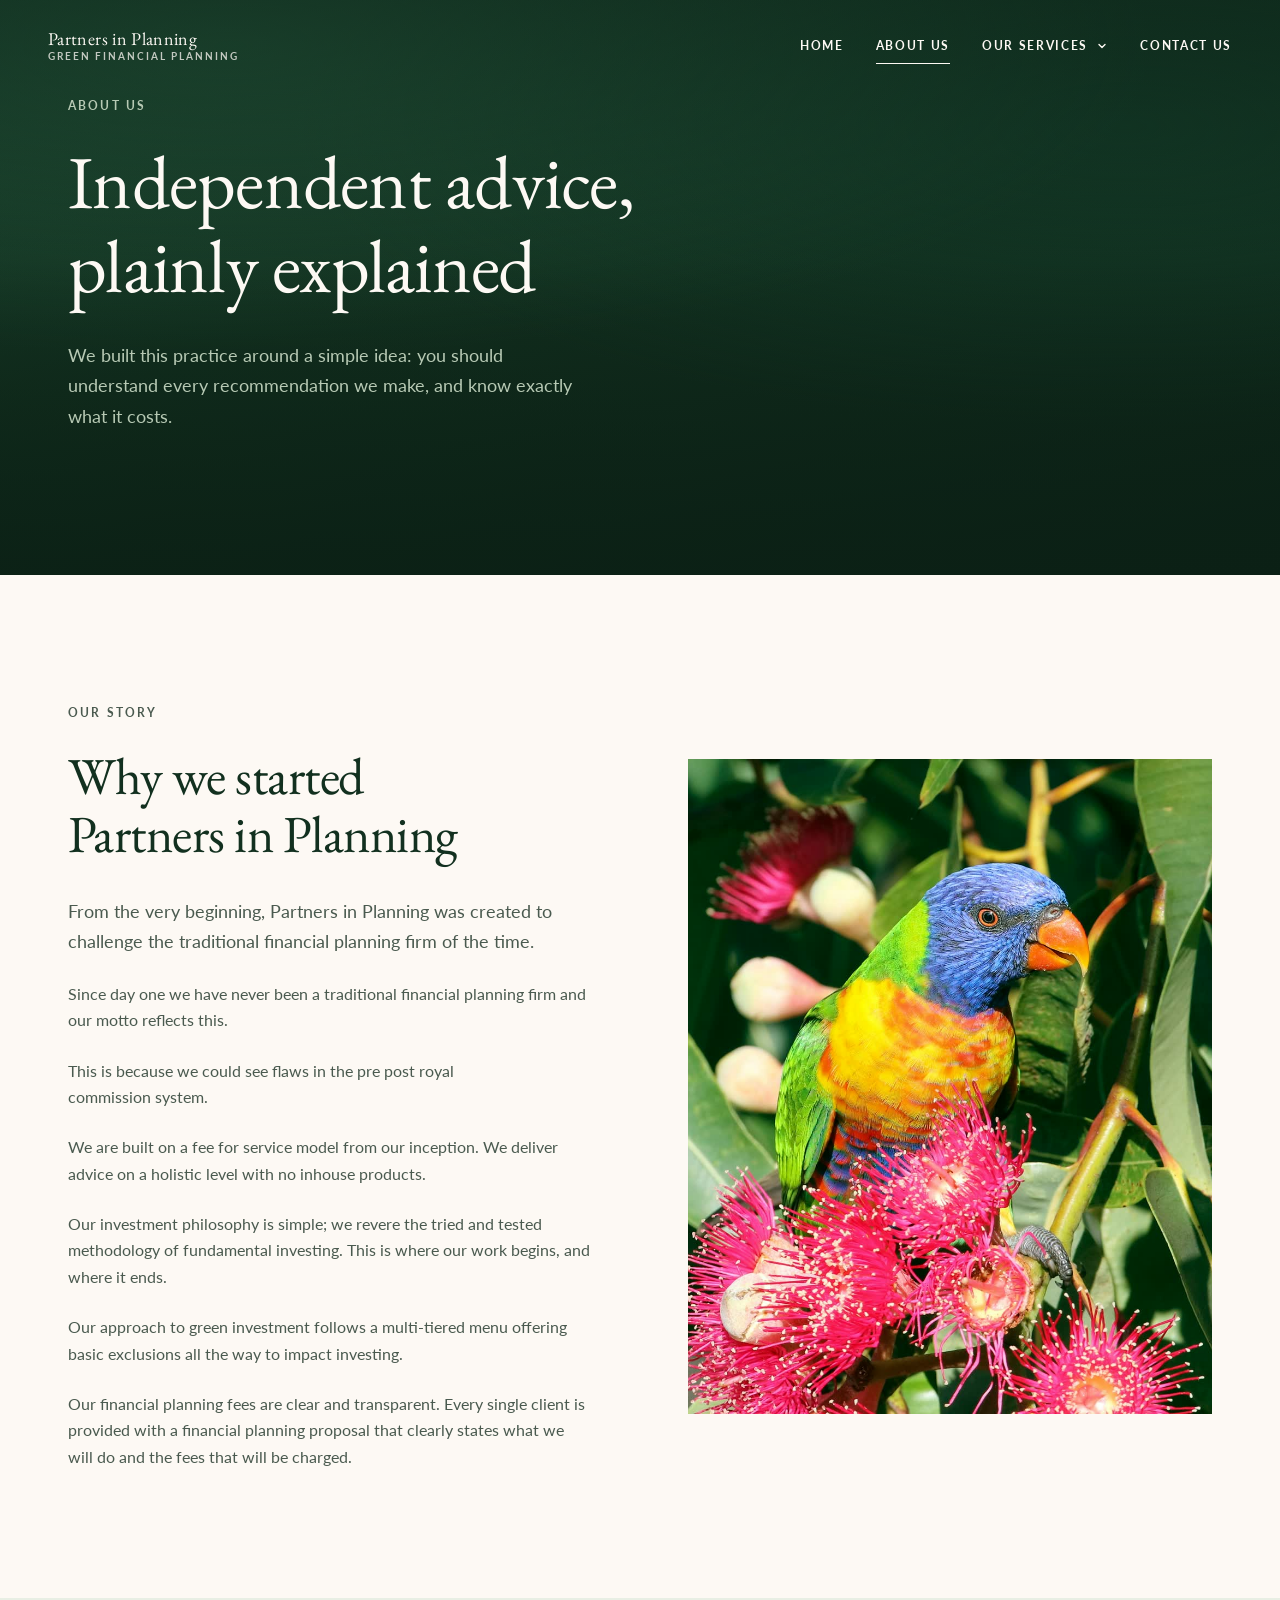
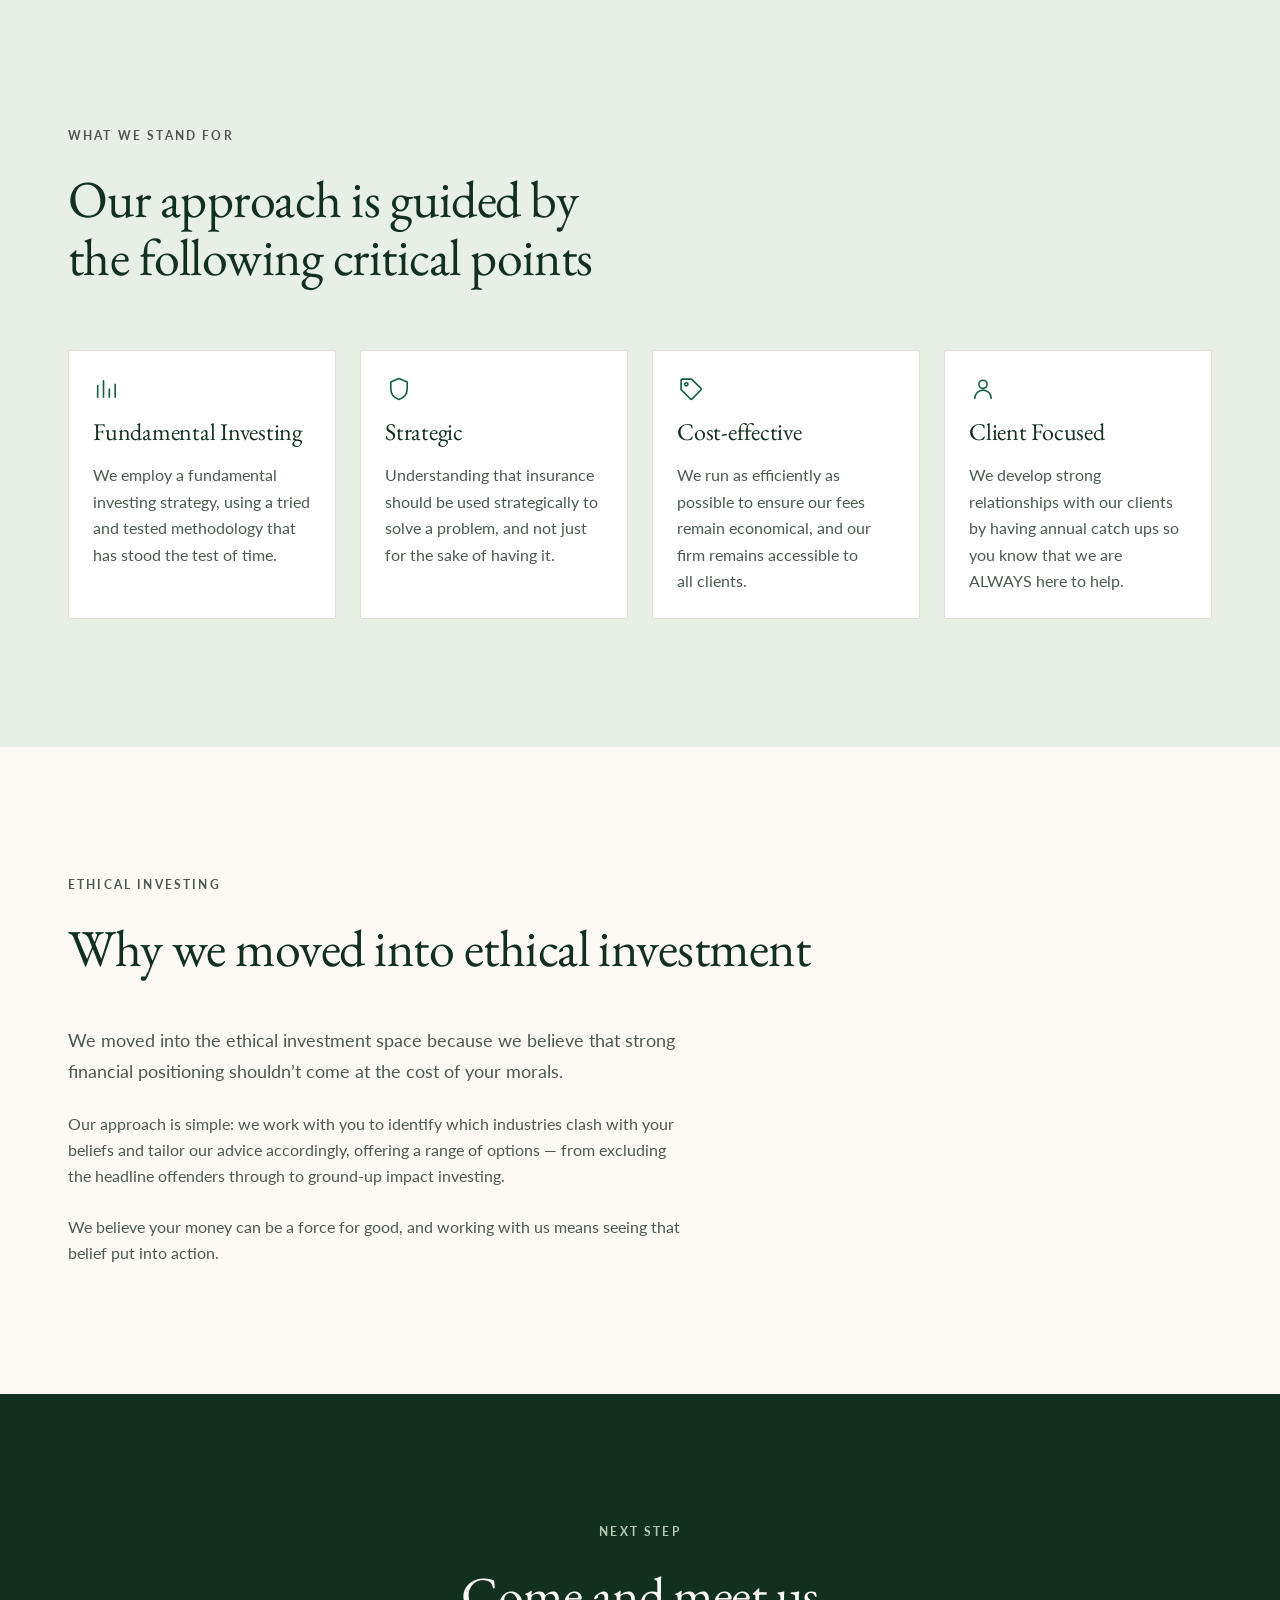
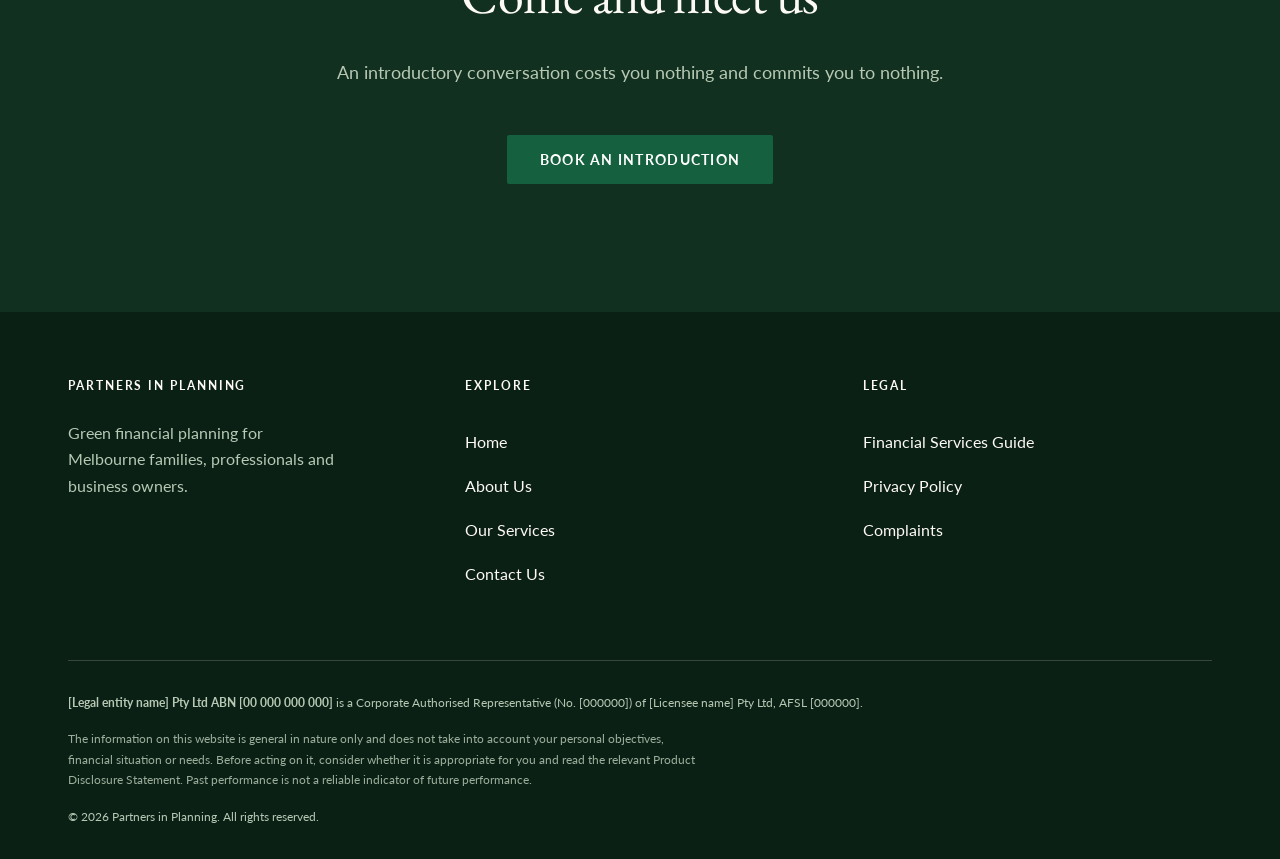
==== commit 0891467f: "Add ethical investment section to the About page Adds a section setting out why the practice moved i" ====
--- a/about.html
+++ b/about.html
@@ -189,6 +189,37 @@
     </div>
   </section>
 
+  <!-- ---------------- ETHICAL INVESTMENT ---------------- -->
+  <!-- Cream, between the sage values band and the dark CTA, so the
+       cream / tint / cream / dark rhythm holds. Narrow column rather than a
+       split with a photograph: it is a short, plainly argued case, and the
+       Our story section above already carries this page's only image. -->
+  <section class="section">
+    <div class="container">
+      <div class="narrow reveal">
+        <p class="eyebrow">Ethical investing</p>
+        <h2 class="heading">Why we moved into ethical investment</h2>
+
+        <div class="stack-6 mt-12">
+          <p class="lede">
+            We moved into the ethical investment space because we believe that strong
+            financial positioning shouldn&rsquo;t come at the cost of your morals.
+          </p>
+          <p class="body-text">
+            Our approach is simple: we work with you to identify which industries clash
+            with your beliefs and tailor our advice accordingly, offering a range of
+            options &mdash; from excluding the headline offenders through to ground-up
+            impact investing.
+          </p>
+          <p class="body-text">
+            We believe your money can be a force for good, and working with us means
+            seeing that belief put into action.
+          </p>
+        </div>
+      </div>
+    </div>
+  </section>
+
   <!-- ---------------- CTA ---------------- -->
   <section class="section on-dark">
     <div class="container narrow text-center reveal">
--- a/assets/css/site.css
+++ b/assets/css/site.css
@@ -823,6 +823,131 @@
 .card__body { color: var(--muted); font-size: var(--text-base); }
 .card--link { text-decoration: none; color: inherit; }
 
+/* Product partners — logo wall.
+
+   Forest tiles on the sage band, rather than the usual white card. Two of
+   the three providers publish only a reversed (white) lockup, so a light
+   tile would either hide them or force us to recolour someone else's mark.
+   Dark tiles let all three render as their brand intends, and Betashares'
+   orange holds up well against the forest.
+
+   Deliberately not a .card: partners are supporting evidence, not the
+   pitch, so there is no hover lift and no link affordance. Keeping the
+   section itself on the sage tint also avoids stacking a second dark slab
+   directly above the dark CTA. */
+.partner-grid { grid-template-columns: 1fr; display: grid; gap: var(--space-8); }
+@media (min-width: 760px) {
+  .partner-grid { grid-template-columns: repeat(3, 1fr); }
+}
+.partner {
+  display: flex;
+  flex-direction: column;
+  align-items: center;
+  justify-content: center;
+  gap: var(--space-6);
+  /* min-height keeps the three tiles level regardless of each lockup's
+     aspect ratio or how far its caption wraps. */
+  min-height: 170px;
+  padding: var(--space-8);
+  text-align: center;
+  background: var(--forest);
+  border: 1px solid var(--forest);
+  border-radius: var(--radius);
+}
+/* The three lockups have quite different aspect ratios — Vanguard and
+   Betashares are wide wordmarks, Australian Ethical is squarer. Capping
+   height and width separately keeps them optically similar in size rather
+   than mathematically equal, which is what actually reads as balanced. */
+.partner__logo {
+  display: block;
+  width: auto;
+  height: auto;
+  max-width: 78%;
+  max-height: 40px;
+  object-fit: contain;
+}
+.partner__logo--tall { max-height: 56px; max-width: 58%; }
+.partner__note {
+  color: var(--sage);
+  font-size: var(--text-sm);
+  line-height: 1.5;
+  margin: 0;
+}
+
+/* Offices — photo card per location.
+
+   Seven cards laid out as an inverted pyramid: four across the top, three
+   centred beneath. The lower row is offset by half a card, so the cards
+   sit in the gaps of the row above rather than lining up in columns.
+
+   Done with an 8-column grid where every card spans 2. The top row starts
+   on the odd lines (1, 3, 5, 7) and fills the width; the lower row starts
+   on the even lines (2, 4, 6), which is what produces both the centring
+   and the half-card offset. Seven is otherwise an awkward number — any
+   plain grid strands an orphan on the last row. */
+.office-grid {
+  display: grid;
+  gap: var(--space-8);
+  grid-template-columns: repeat(auto-fit, minmax(250px, 1fr));
+}
+@media (min-width: 1040px) {
+  .office-grid { grid-template-columns: repeat(8, 1fr); }
+  .office-grid > :nth-child(1) { grid-column: 1 / span 2; }
+  .office-grid > :nth-child(2) { grid-column: 3 / span 2; }
+  .office-grid > :nth-child(3) { grid-column: 5 / span 2; }
+  .office-grid > :nth-child(4) { grid-column: 7 / span 2; }
+  .office-grid > :nth-child(5) { grid-column: 2 / span 2; }
+  .office-grid > :nth-child(6) { grid-column: 4 / span 2; }
+  .office-grid > :nth-child(7) { grid-column: 6 / span 2; }
+}
+.office {
+  display: flex;
+  flex-direction: column;
+  background: var(--card);
+  border: 1px solid var(--border);
+  border-radius: var(--radius);
+  overflow: hidden;
+}
+
+/* PHOTO SLOT. Holds its 4:3 box whether it contains a placeholder or a
+   real <img>, so dropping photos in later cannot reflow the grid. */
+/* sage-bright, not sage-tint: the section itself is now on the tint, and a
+   placeholder in the same colour made the top half of each card dissolve
+   into the band. A step deeper keeps the card reading as a card until the
+   real photos land. */
+.office__media {
+  aspect-ratio: 4 / 3;
+  width: 100%;
+  background: var(--sage-bright);
+  display: grid;
+  place-items: center;
+  border-bottom: 1px solid var(--border);
+}
+.office__media img {
+  width: 100%; height: 100%;
+  object-fit: cover;
+  display: block;
+}
+/* Placeholder mark — muted on purpose. It should read as "a photo belongs
+   here", not compete with the real content around it. */
+.office__placeholder { color: var(--sage); opacity: 0.9; }
+
+.office__body { padding: var(--space-6); display: grid; gap: var(--space-2); }
+.office__name {
+  font-family: var(--font-display);
+  font-size: var(--text-xl);
+  line-height: 1.2;
+  margin: 0;
+}
+.office__address {
+  color: var(--muted);
+  font-size: var(--text-sm);
+  font-style: normal;   /* it's an <address>, which browsers italicise */
+  line-height: 1.6;
+}
+.office__address a { color: inherit; text-decoration-color: var(--border); }
+.office__address a:hover { color: var(--green); }
+
 /* Numbered process steps */
 .steps { display: grid; gap: var(--space-12); counter-reset: step; }
 @media (min-width: 900px) { .steps { grid-template-columns: repeat(2, 1fr); gap: var(--space-16); } }
@@ -938,6 +1063,9 @@
 .reveal-group.is-visible > *:nth-child(4) { transition-delay: 180ms; }
 .reveal-group.is-visible > *:nth-child(5) { transition-delay: 240ms; }
 .reveal-group.is-visible > *:nth-child(6) { transition-delay: 300ms; }
+/* Seventh office card — without this it inherits 0ms and snaps in ahead of
+   the rest of its own row. */
+.reveal-group.is-visible > *:nth-child(7) { transition-delay: 360ms; }
 
 /* Motion is decorative only — render final state immediately when reduced */
 @media (prefers-reduced-motion: reduce) {
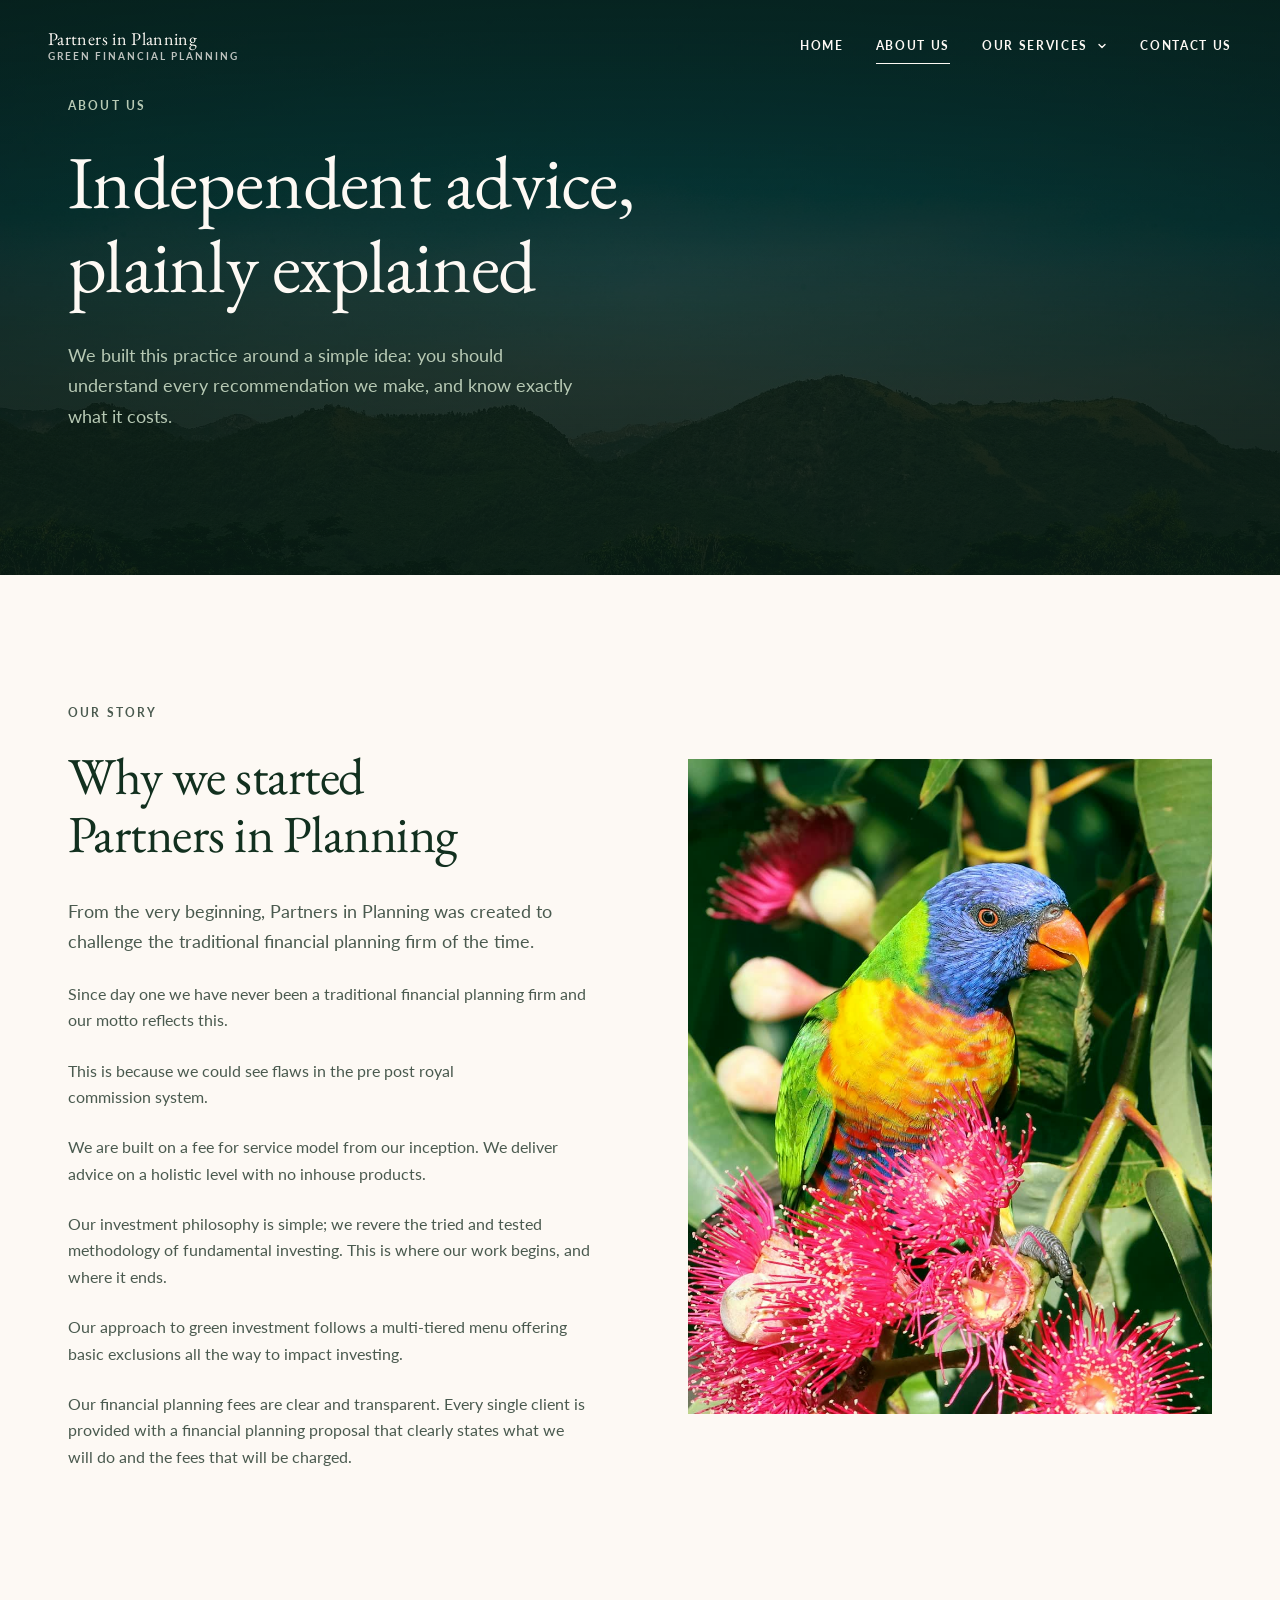
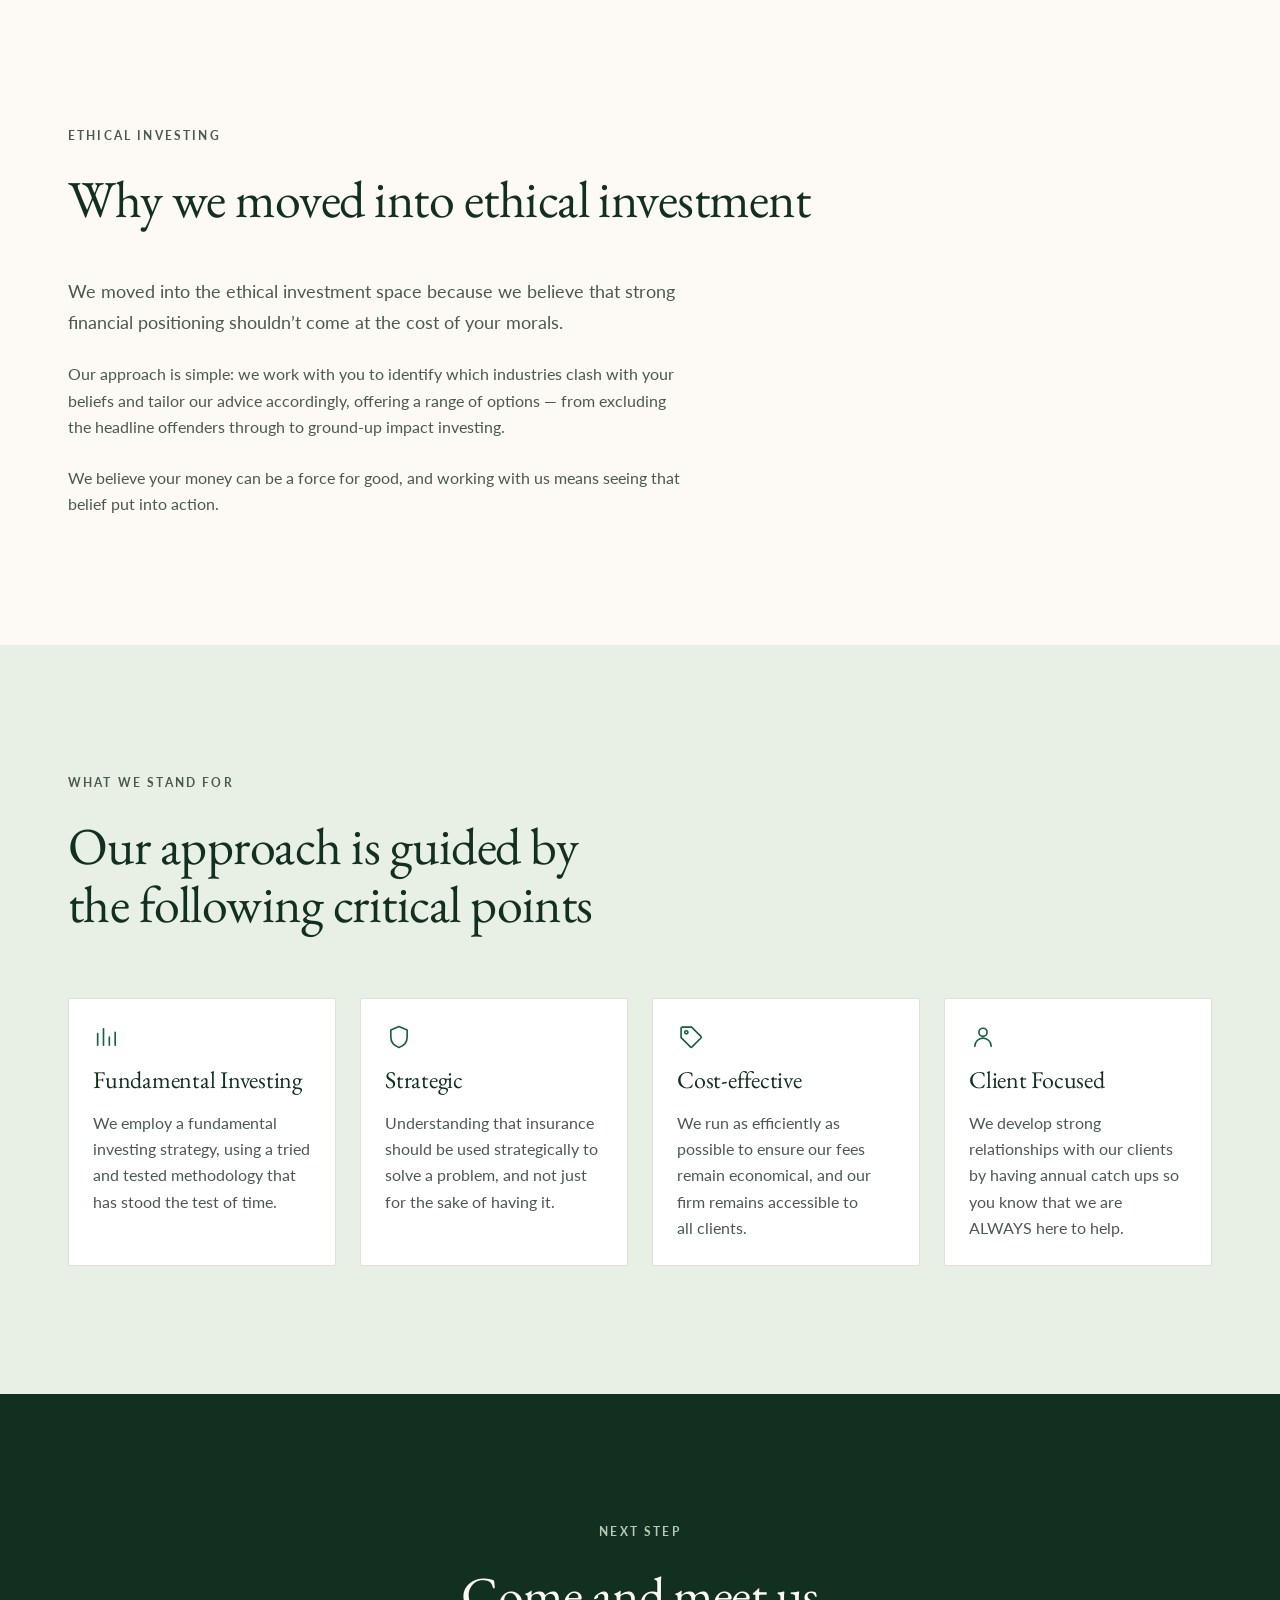
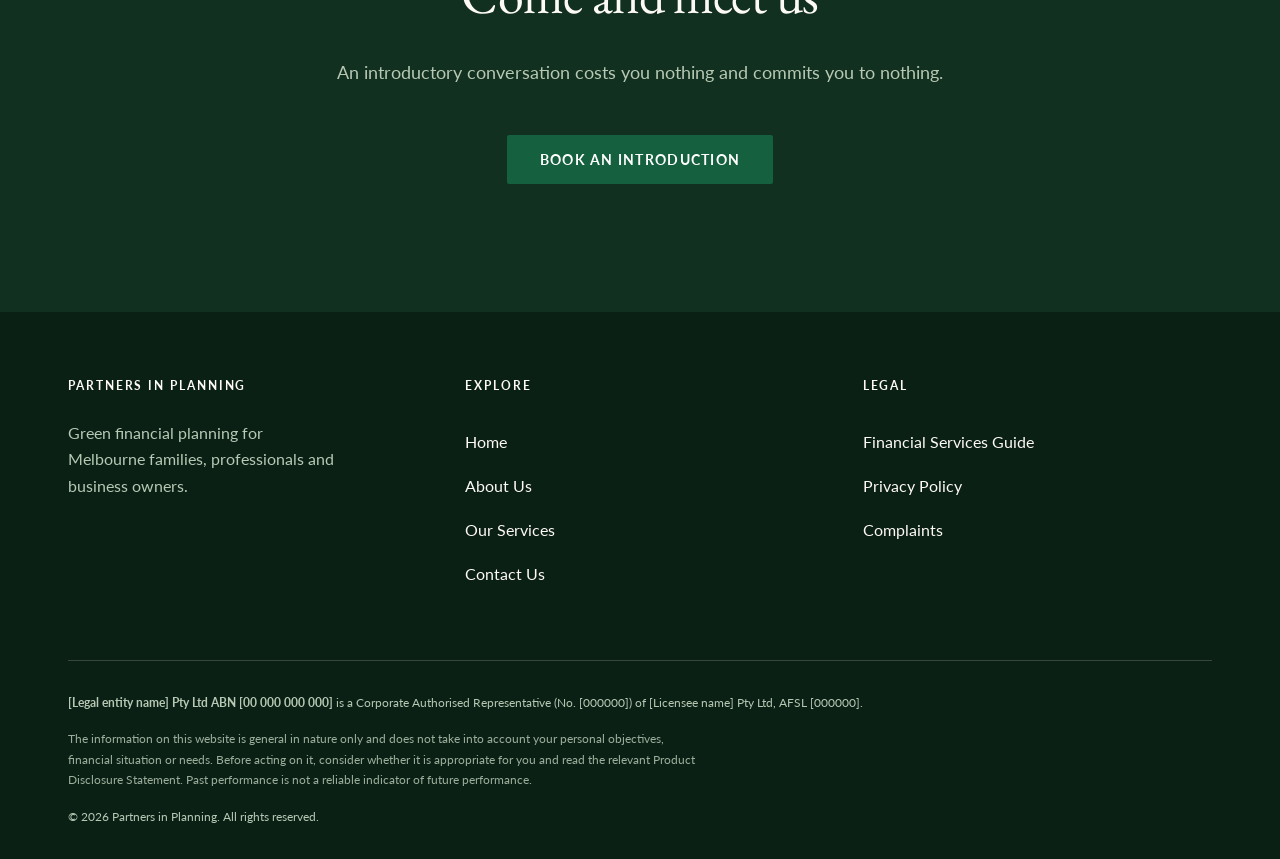
==== commit 6d95e2d2: "Add a photographic hero to About, and reorder two sections Two changes to the About page.  1. Hero p" ====
--- a/about.html
+++ b/about.html
@@ -68,9 +68,22 @@
 
 <main id="main">
 
+  <!-- Photograph fills the IMAGE SLOT documented on .hero__scrim-art, so the
+       gradient art it replaces is gone rather than stacked underneath. The
+       section keeps its forest background, which is what shows if the photo
+       never loads.
+
+       Decorative: the headline carries the meaning, so alt is empty and the
+       image is hidden from screen readers. Not lazy-loaded — it is the
+       largest element above the fold on this page. -->
   <section class="hero hero--inner">
-    <div class="hero__scrim-art" aria-hidden="true"></div>
-    <div class="hero__scrim" aria-hidden="true"></div>
+    <img class="hero__media" src="assets/img/about-hero.jpg" alt=""
+         width="2400" height="1350" fetchpriority="high" decoding="async" aria-hidden="true">
+    <!-- The heavier photographic scrim, not the standard one. This image is
+         bright — a wide teal sky across the upper two thirds — and the
+         standard scrim eases to 0.15 through its middle, which was tuned for
+         the dark gradient art rather than a lit photograph. -->
+    <div class="hero__scrim hero__scrim--media" aria-hidden="true"></div>
     <div class="container hero__content">
       <p class="eyebrow hero__eyebrow">About us</p>
       <h1 class="hero__title">Independent advice, plainly explained</h1>
@@ -133,6 +146,42 @@
     </div>
   </section>
 
+  <!-- ---------------- ETHICAL INVESTMENT ---------------- -->
+  <!-- Cream, following the cream Our story section. Two cream sections in a
+       row is fine where two dark ones would not be: cream is the page
+       background, so 12rem of section padding reads as a break rather than
+       one continuous slab. The values band below keeps its tint because
+       card grids sit on the tint everywhere else on the site.
+
+       Narrow column rather than a split with a photograph: it is a short,
+       plainly argued case, and Our story above already carries this page's
+       only image. -->
+  <section class="section">
+    <div class="container">
+      <div class="narrow reveal">
+        <p class="eyebrow">Ethical investing</p>
+        <h2 class="heading">Why we moved into ethical investment</h2>
+
+        <div class="stack-6 mt-12">
+          <p class="lede">
+            We moved into the ethical investment space because we believe that strong
+            financial positioning shouldn&rsquo;t come at the cost of your morals.
+          </p>
+          <p class="body-text">
+            Our approach is simple: we work with you to identify which industries clash
+            with your beliefs and tailor our advice accordingly, offering a range of
+            options &mdash; from excluding the headline offenders through to ground-up
+            impact investing.
+          </p>
+          <p class="body-text">
+            We believe your money can be a force for good, and working with us means
+            seeing that belief put into action.
+          </p>
+        </div>
+      </div>
+    </div>
+  </section>
+
   <!-- ---------------- VALUES ---------------- -->
   <section class="section on-tint">
     <div class="container">
@@ -183,37 +232,6 @@
           <p class="card__body">
             We develop strong relationships with our clients by having annual catch ups
             so you know that we are ALWAYS here to help.
-          </p>
-        </div>
-      </div>
-    </div>
-  </section>
-
-  <!-- ---------------- ETHICAL INVESTMENT ---------------- -->
-  <!-- Cream, between the sage values band and the dark CTA, so the
-       cream / tint / cream / dark rhythm holds. Narrow column rather than a
-       split with a photograph: it is a short, plainly argued case, and the
-       Our story section above already carries this page's only image. -->
-  <section class="section">
-    <div class="container">
-      <div class="narrow reveal">
-        <p class="eyebrow">Ethical investing</p>
-        <h2 class="heading">Why we moved into ethical investment</h2>
-
-        <div class="stack-6 mt-12">
-          <p class="lede">
-            We moved into the ethical investment space because we believe that strong
-            financial positioning shouldn&rsquo;t come at the cost of your morals.
-          </p>
-          <p class="body-text">
-            Our approach is simple: we work with you to identify which industries clash
-            with your beliefs and tailor our advice accordingly, offering a range of
-            options &mdash; from excluding the headline offenders through to ground-up
-            impact investing.
-          </p>
-          <p class="body-text">
-            We believe your money can be a force for good, and working with us means
-            seeing that belief put into action.
           </p>
         </div>
       </div>
--- a/assets/css/site.css
+++ b/assets/css/site.css
@@ -786,6 +786,21 @@
   .card-grid--4up { grid-template-columns: repeat(4, 1fr); gap: var(--space-6); }
   .card-grid--4up .card { padding: var(--space-6); }
 }
+/* Inverted pyramid: three across the top, two centred beneath, with the
+   lower row offset by half a card so it sits in the gaps of the row above.
+
+   Six columns with every card spanning 2. The top row takes the odd lines
+   (1, 3, 5) and fills the width; the lower row takes the even ones (2, 4),
+   which gives both the centring and the offset. Five cards in a plain grid
+   would otherwise leave two stranded on a left-aligned second row. */
+@media (min-width: 900px) {
+  .card-grid--pyramid { grid-template-columns: repeat(6, 1fr); }
+  .card-grid--pyramid > :nth-child(1) { grid-column: 1 / span 2; }
+  .card-grid--pyramid > :nth-child(2) { grid-column: 3 / span 2; }
+  .card-grid--pyramid > :nth-child(3) { grid-column: 5 / span 2; }
+  .card-grid--pyramid > :nth-child(4) { grid-column: 2 / span 2; }
+  .card-grid--pyramid > :nth-child(5) { grid-column: 4 / span 2; }
+}
 .card {
   display: flex; flex-direction: column;
   gap: var(--space-4);
@@ -915,8 +930,10 @@
    placeholder in the same colour made the top half of each card dissolve
    into the band. A step deeper keeps the card reading as a card until the
    real photos land. */
+/* Square, because the office photographs are all 1:1. A 4:3 slot would
+   have cropped roughly a quarter off the height of every one of them. */
 .office__media {
-  aspect-ratio: 4 / 3;
+  aspect-ratio: 1 / 1;
   width: 100%;
   background: var(--sage-bright);
   display: grid;
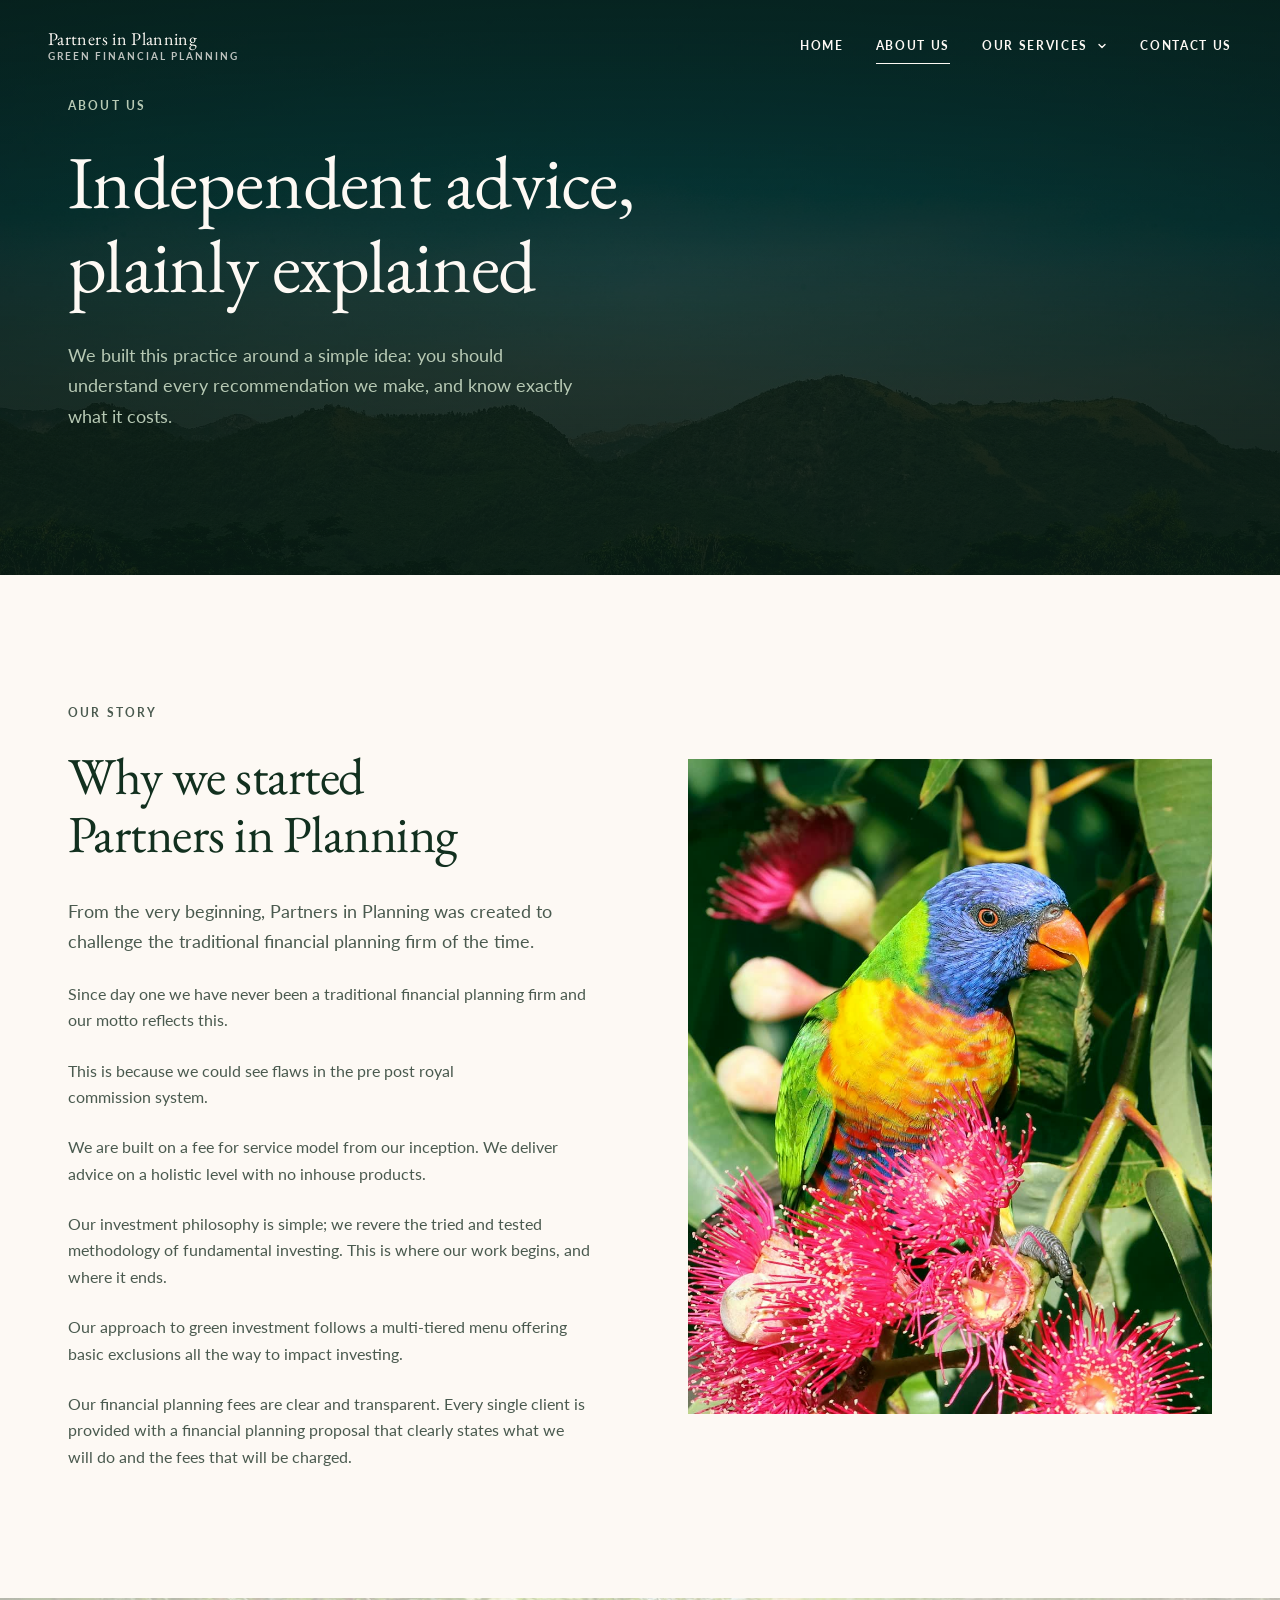
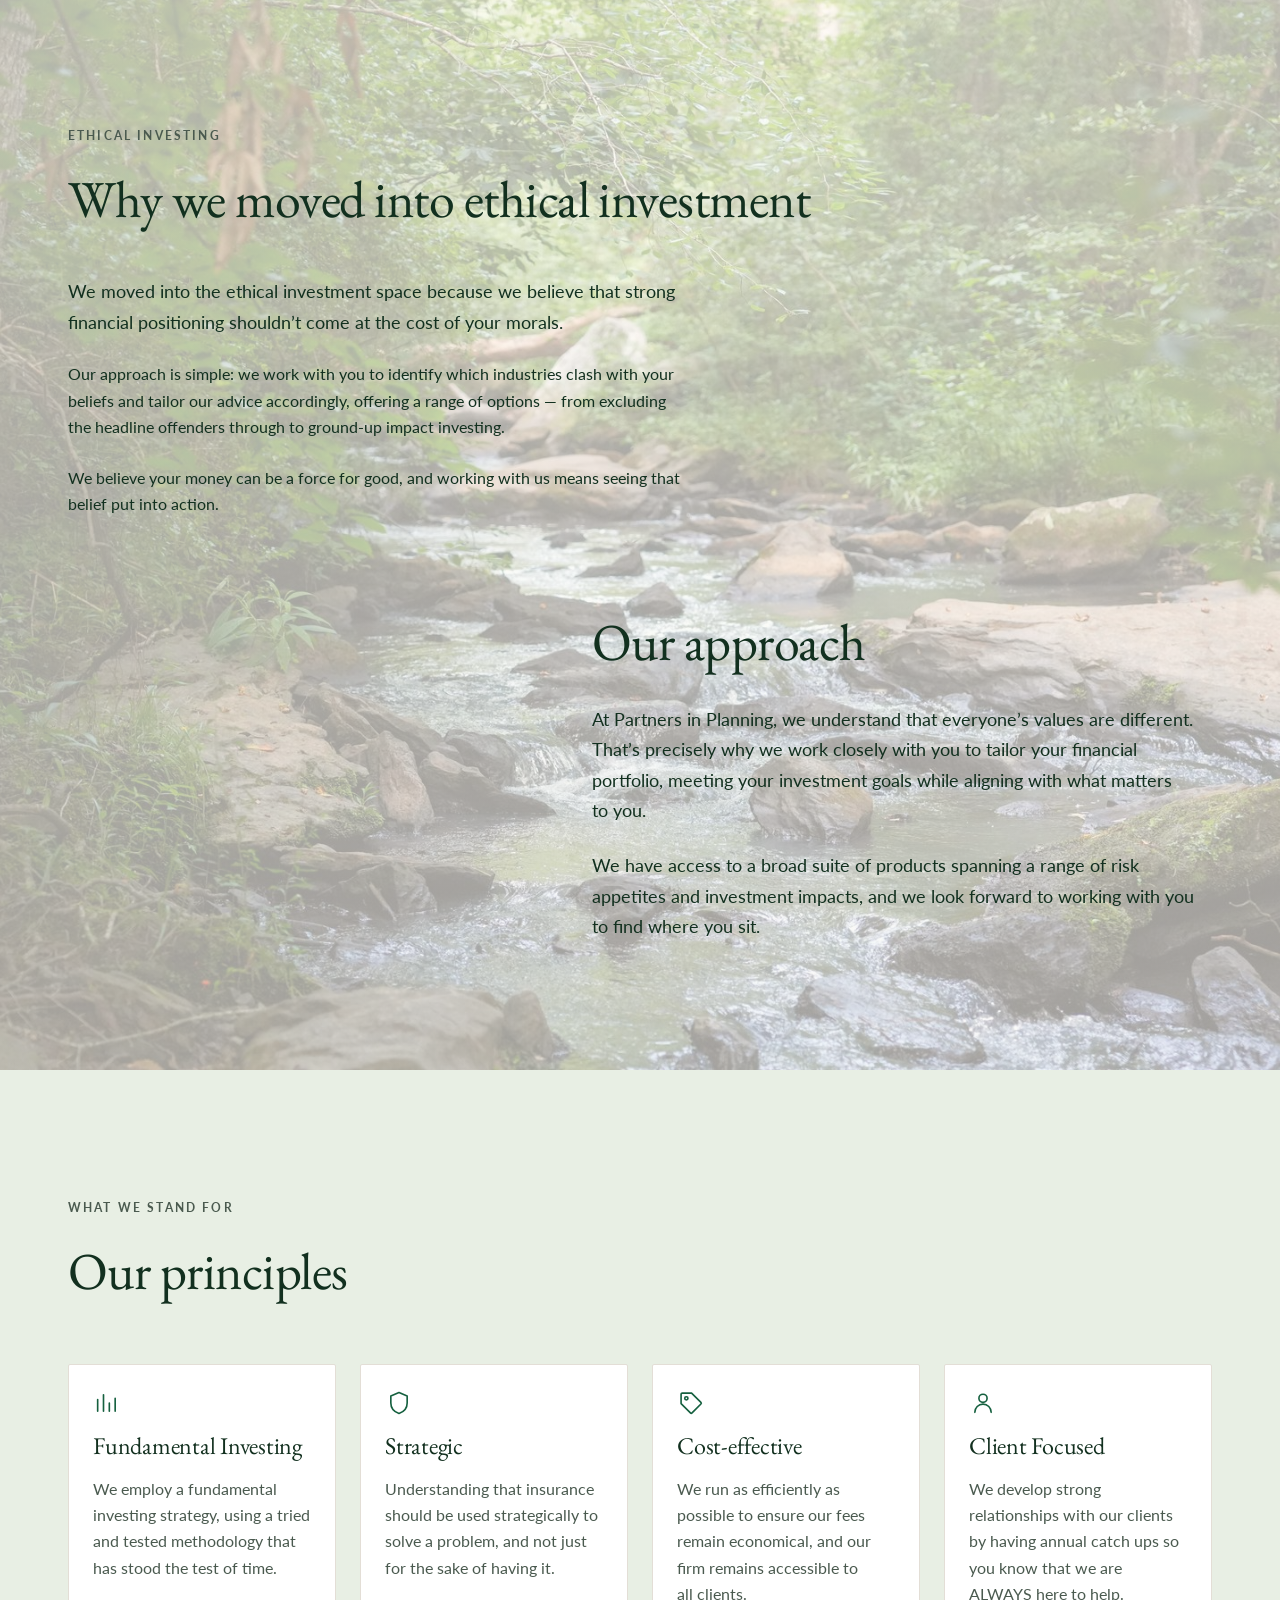
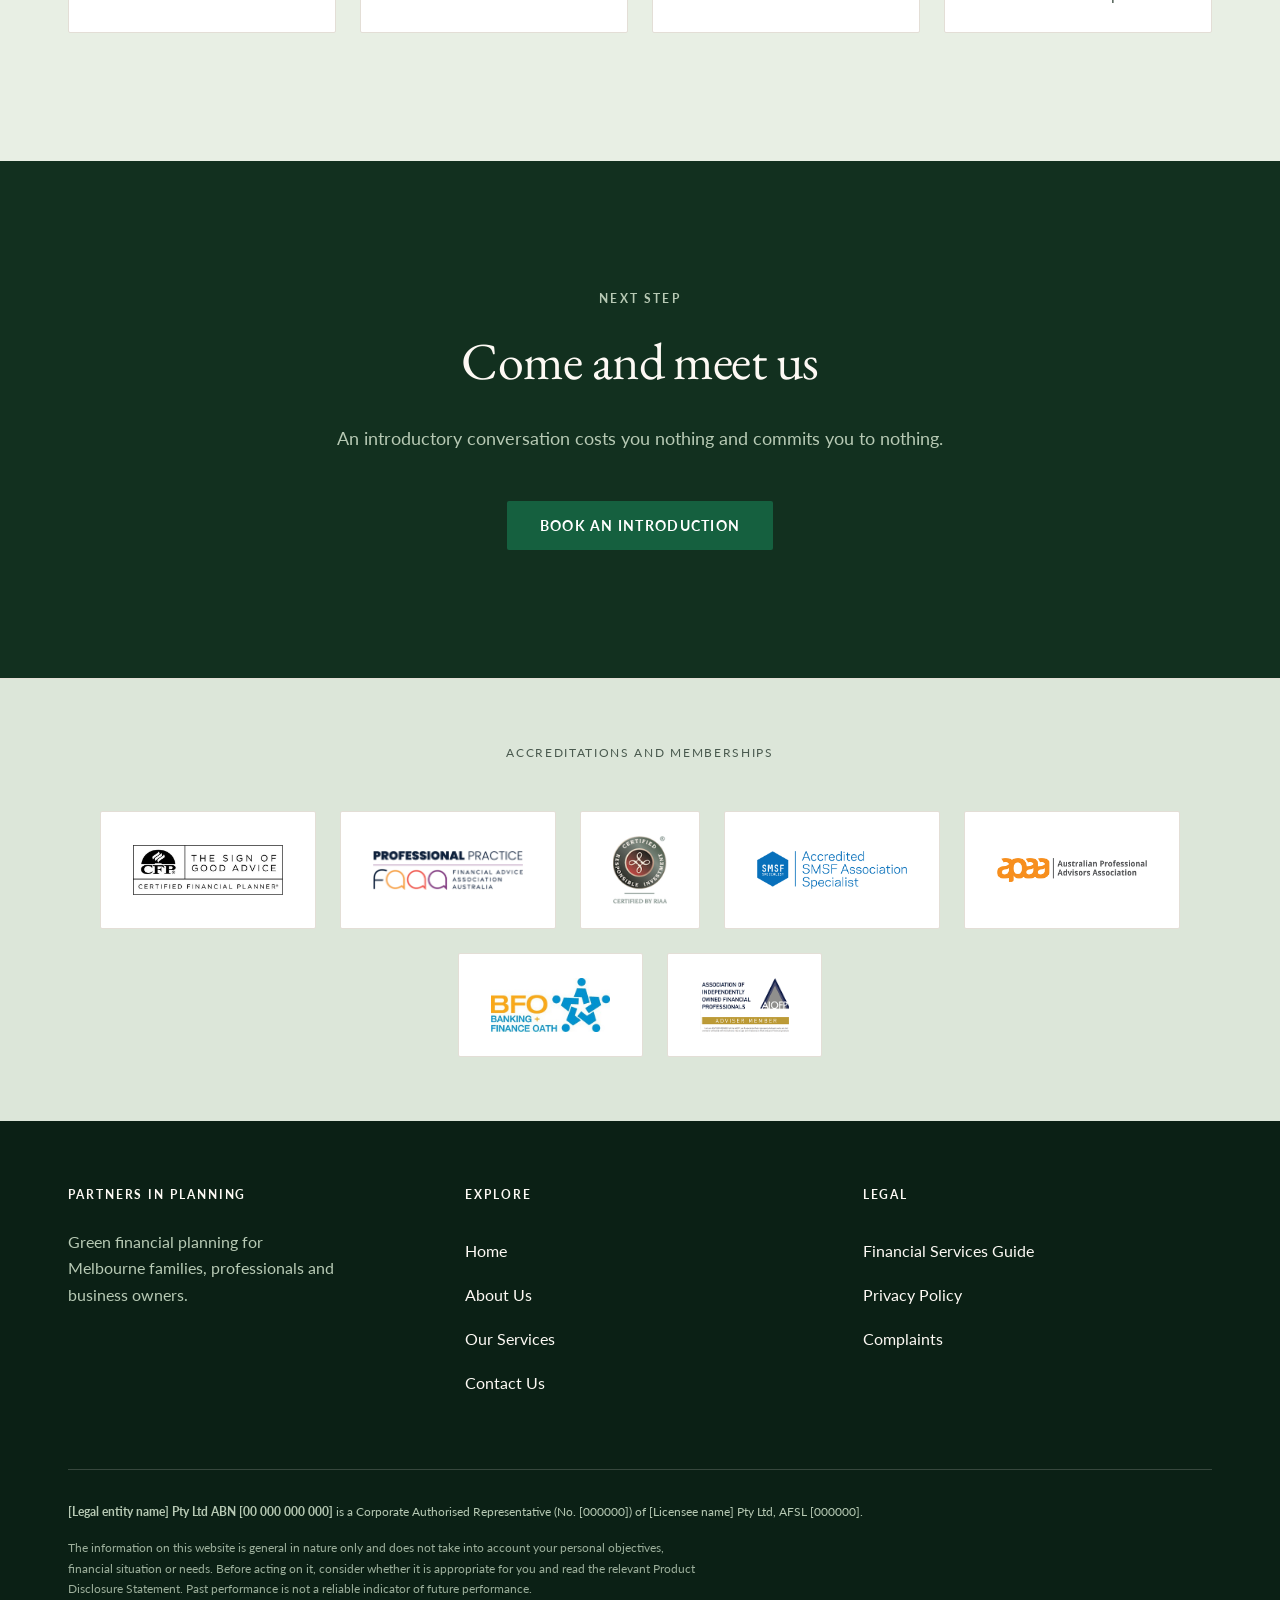
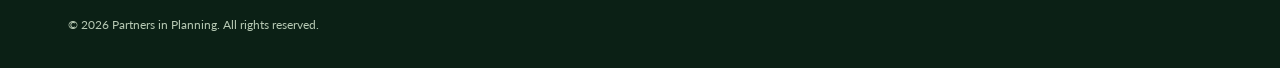
==== commit 00482e2f: "Build out the Services page, add accreditations, and extend About A batch of changes made across one" ====
--- a/about.html
+++ b/about.html
@@ -40,6 +40,7 @@
           <svg width="10" height="10" viewBox="0 0 10 10" fill="none" aria-hidden="true"><path d="M2 3.5l3 3 3-3" stroke="currentColor" stroke-width="1.4" stroke-linecap="round" stroke-linejoin="round"/></svg>
         </button>
         <ul class="nav__sub" id="services-sub">
+          <li><a href="services.html">Our Services</a></li>
           <li><a href="investing.html">Investing</a></li>
           <li><a href="financial-planning.html">Financial Planning</a></li>
           <li><a href="retirement-and-super.html">Retirement and Super</a></li>
@@ -155,8 +156,17 @@
 
        Narrow column rather than a split with a photograph: it is a short,
        plainly argued case, and Our story above already carries this page's
-       only image. -->
-  <section class="section">
+       only image.
+
+       The creek sits behind the whole block under a cream wash, the same
+       device as the Services band on the home page. The wash is the cream
+       variant, not the sage one: the values band below is already on the
+       tint, and two toned bands in a row would run together. Decorative,
+       so alt is empty and it is hidden from screen readers. -->
+  <section class="section section--photo section--photo-text">
+    <img class="section__photo" src="assets/img/about-ethical-bg.jpg" alt=""
+         width="1800" height="1200" loading="lazy" decoding="async" aria-hidden="true">
+    <div class="section__wash section__wash--cream" aria-hidden="true"></div>
     <div class="container">
       <div class="narrow reveal">
         <p class="eyebrow">Ethical investing</p>
@@ -179,6 +189,32 @@
           </p>
         </div>
       </div>
+
+      <!-- Steps down and to the right of the block above rather than sitting
+           squarely beneath it, so the two read as one diagonal movement down
+           the page. Kept inside this section, not given its own: a separate
+           section would put 12rem between them and break that relationship.
+           Below 900px it returns to the normal left-aligned column, where an
+           indent would just look like a mistake. -->
+      <div class="narrow narrow--offset reveal">
+        <!-- .heading, not .subheading: sized to match the h2 above it. Still an
+             h3, because it is a sub-point of that section and the outline
+             should follow the structure rather than the type size. -->
+        <h3 class="heading">Our approach</h3>
+        <div class="stack-6 mt-8">
+          <p class="lede">
+            At Partners in Planning, we understand that everyone&rsquo;s values are
+            different. That&rsquo;s precisely why we work closely with you to tailor your
+            financial portfolio, meeting your investment goals while aligning with what
+            matters to you.
+          </p>
+          <p class="lede">
+            We have access to a broad suite of products spanning a range of risk
+            appetites and investment impacts, and we look forward to working with you to
+            find where you sit.
+          </p>
+        </div>
+      </div>
     </div>
   </section>
 
@@ -187,7 +223,7 @@
     <div class="container">
       <div class="narrow reveal" style="margin-bottom: var(--space-16);">
         <p class="eyebrow">What we stand for</p>
-        <h2 class="heading">Our approach is guided by the following critical points</h2>
+        <h2 class="heading">Our principles</h2>
       </div>
       <!-- card-grid--4up: all four on one line from 1100px up, 2x2 on
            tablets, stacked on phones. -->
@@ -253,6 +289,29 @@
   </section>
 
 </main>
+
+<!-- ---------------- ACCREDITATIONS ----------------
+     Sits between the page content and the dark footer. White surface,
+     because each mark ships with a baked-in white background and no
+     transparency. Marks are the property of their respective bodies.
+
+     A list, not loose <img> tags: this is a set of related items, so a
+     screen reader should announce it as "list of 7". Each alt names the
+     accreditation in words, since the mark itself carries the meaning. -->
+<section class="certs" aria-labelledby="certs-label">
+  <div class="container">
+    <p class="certs__label" id="certs-label">Accreditations and memberships</p>
+    <ul class="certs__grid">
+      <li><img src="assets/logo/cert-cfp.jpg" alt="Certified Financial Planner" width="504" height="167" loading="lazy" decoding="async"></li>
+      <li><img src="assets/logo/cert-faaa.png" alt="Financial Advice Association Australia Professional Practice" width="615" height="161" loading="lazy" decoding="async"></li>
+      <li><img class="certs__mark--tall" src="assets/logo/cert-riaa.png" alt="Certified by the Responsible Investment Association Australasia" width="138" height="177" loading="lazy" decoding="async"></li>
+      <li><img src="assets/logo/cert-smsf.png" alt="Accredited SMSF Association Specialist" width="910" height="234" loading="lazy" decoding="async"></li>
+      <li><img src="assets/logo/cert-apaa.png" alt="Australian Professional Advisors Association" width="509" height="80" loading="lazy" decoding="async"></li>
+      <li><img src="assets/logo/cert-bfo.jpg" alt="Banking and Finance Oath signatory" width="312" height="142" loading="lazy" decoding="async"></li>
+      <li><img src="assets/logo/cert-aiofp.png" alt="Association of Independently Owned Financial Professionals adviser member" width="225" height="137" loading="lazy" decoding="async"></li>
+    </ul>
+  </div>
+</section>
 
 <footer class="footer">
   <div class="container">
--- a/assets/css/site.css
+++ b/assets/css/site.css
@@ -70,6 +70,27 @@
   html { scroll-behavior: auto; }
 }
 
+/* Scrollbar. The browser default is a 15px grey slab on Windows, which reads
+   as chrome bolted to the side of the page rather than part of the design.
+   This slims it to 9px and tints it to the palette.
+
+   Deliberately slimmed rather than hidden: the bar is the only indication of
+   how long a page is and how far down you are, and on a page like the home
+   page — eight screens tall — taking that away leaves people with no sense of
+   position and nothing to drag. It is also the scroll affordance for anyone
+   using a mouse without a wheel. */
+html {
+  scrollbar-width: thin;                              /* Firefox */
+  scrollbar-color: rgba(18, 48, 31, 0.32) transparent;
+}
+::-webkit-scrollbar { width: 9px; height: 9px; }
+::-webkit-scrollbar-track { background: transparent; }
+::-webkit-scrollbar-thumb {
+  background: rgba(18, 48, 31, 0.32);
+  border-radius: 100px;
+}
+::-webkit-scrollbar-thumb:hover { background: rgba(18, 48, 31, 0.5); }
+
 body {
   margin: 0;
   background: var(--cream);
@@ -126,6 +147,25 @@
 @media (min-width: 768px) { .container { padding-inline: var(--space-12); } }
 
 .narrow { max-width: var(--container-narrow); }
+
+/* Steps a narrow block to the right of the one above it, so the pair reads
+   as a diagonal movement down the page rather than a stacked column. The
+   container is 1240 and .narrow is 780, so margin-left:auto offsets it by
+   460px — enough to register as deliberate.
+
+   Only from 900px up. Below that the container is barely wider than the
+   column, so the offset would be a few stray pixels and read as a
+   misalignment rather than a device. */
+@media (min-width: 900px) {
+  /* Narrower than .narrow as well as right-aligned. The block is already
+     flush to the container's right edge, so the only way to push it further
+     right is to shorten it — 620px starts its left edge about 160px further
+     across than the 780px column above it, which deepens the diagonal. */
+  .narrow--offset { max-width: 620px; margin-left: auto; margin-top: var(--space-24); }
+}
+@media (max-width: 899px) {
+  .narrow--offset { margin-top: var(--space-16); }
+}
 
 .section { padding-block: var(--space-24); }
 @media (min-width: 768px) { .section { padding-block: var(--space-32); } }
@@ -160,6 +200,25 @@
     rgba(232, 239, 228, 0.86) 35%,
     rgba(232, 239, 228, 0.74) 100%);
 }
+/* Cream wash, for a photo section that has to stay on the cream surface
+   rather than the sage tint. Used on the About page, where the section
+   below it is already on-tint and two toned bands would run together.
+
+   Paired with .section--photo-text, which darkens body copy in the section
+   from --muted to --forest. That pairing is the whole point: --muted over
+   this photograph only reaches 4.5:1 at a wash of about 0.84, which leaves
+   14% of the picture showing and reads as a blank cream panel. --forest
+   holds 5.78:1 at 0.66, so the wash can open up and the photograph is
+   actually visible. Measured over the image at 1014, 1440, 768 and 375
+   wide. Do not open it past 0.60 — --forest falls to 4.10:1 at 0.55. */
+.section__wash--cream {
+  background: linear-gradient(180deg,
+    rgba(253, 249, 244, 0.70) 0%,
+    rgba(253, 249, 244, 0.67) 45%,
+    rgba(253, 249, 244, 0.64) 100%);
+}
+.section--photo-text .lede,
+.section--photo-text .body-text { color: var(--forest); }
 .section--photo > .container { position: relative; z-index: 2; }
 
 /* --- 4. Typography components -------------------------------------------- */
@@ -563,6 +622,21 @@
     radial-gradient(85% 65% at 50% 50%, rgba(7, 26, 19, 0.30) 0%, rgba(7, 26, 19, 0.68) 100%);
 }
 
+/* For heroes whose photograph is bright enough that --media is not enough.
+   The investing hero is vivid sunlit green right where the text sits; under
+   the standard photographic scrim its sage lede measured 4.13:1, below AA.
+   These stops bring the worst case to 5.09:1, measured the same way: over
+   the actual text band, both scrim layers composited, across 375 / 768 /
+   1440 / 1920. Re-measure before lightening, or before swapping the photo. */
+.hero__scrim--media-bright {
+  background:
+    linear-gradient(180deg,
+      rgba(7, 26, 19, 0.75) 0%,
+      rgba(7, 26, 19, 0.62) 45%,
+      rgba(7, 26, 19, 0.84) 100%),
+    radial-gradient(85% 65% at 50% 50%, rgba(7, 26, 19, 0.34) 0%, rgba(7, 26, 19, 0.70) 100%);
+}
+
 .hero__content--center { text-align: center; }
 
 .hero__brand {
@@ -984,6 +1058,77 @@
 .step__body { color: var(--muted); }
 .on-dark .step__body { color: var(--sage); }
 
+/* Accreditation band.
+
+   Sits between the page content and the dark footer, on the sage tint.
+
+   Each mark sits on its own white tile. That is not decoration: every one
+   of these files ships with a baked-in white background and no
+   transparency, so placed directly on the tint each would read as a white
+   rectangle with ragged edges. A deliberate tile turns that into the
+   site's existing pattern — white cards on the sage tint, the same as
+   every card grid on the site.
+
+   Sizes are capped on BOTH axes rather than set to a uniform height. The
+   marks range from 0.78:1 (RIAA, nearly square) to 6.36:1 (APAA, a long
+   wordmark); a shared height would make APAA enormously wide and RIAA
+   tiny. Capping both keeps them optically similar in weight, which is what
+   reads as even, rather than mathematically equal. */
+.certs {
+  /* One step darker than --sage-tint, so the band separates from the cream
+     content above it. Not --sage: at that strength the label drops to
+     4.20:1, below AA. On this, --muted holds 5.71:1. */
+  background: var(--sage-bright);
+  border-top: 1px solid var(--border);
+  padding-block: var(--space-16);
+}
+.certs__label {
+  text-align: center;
+  margin: 0 0 var(--space-12);
+  font-size: var(--text-xs);
+  letter-spacing: 0.14em;
+  text-transform: uppercase;
+  color: var(--muted);
+}
+.certs__grid {
+  list-style: none;
+  margin: 0;
+  padding: 0;
+  display: flex;
+  flex-wrap: wrap;
+  align-items: stretch;
+  justify-content: center;
+  gap: var(--space-6);
+}
+.certs__grid li {
+  display: flex;
+  align-items: center;
+  justify-content: center;
+  padding: var(--space-6) var(--space-8);
+  background: var(--card);
+  border: 1px solid var(--border);
+  border-radius: var(--radius);
+}
+.certs__grid img {
+  display: block;
+  width: auto;
+  height: auto;
+  max-height: 54px;
+  max-width: 150px;
+  object-fit: contain;
+}
+/* RIAA is the one near-square mark; left on the shared cap it reads as a
+   postage stamp beside the wordmarks. */
+.certs__grid img.certs__mark--tall { max-height: 68px; max-width: 80px; }
+
+@media (max-width: 640px) {
+  .certs { padding-block: var(--space-12); }
+  .certs__grid { gap: var(--space-4); }
+  .certs__grid li { padding: var(--space-4) var(--space-6); }
+  .certs__grid img { max-height: 42px; max-width: 116px; }
+  .certs__grid img.certs__mark--tall { max-height: 54px; max-width: 64px; }
+}
+
 /* --- 11. Forms ----------------------------------------------------------- */
 .form { display: grid; gap: var(--space-6); }
 .field { display: grid; gap: var(--space-2); }
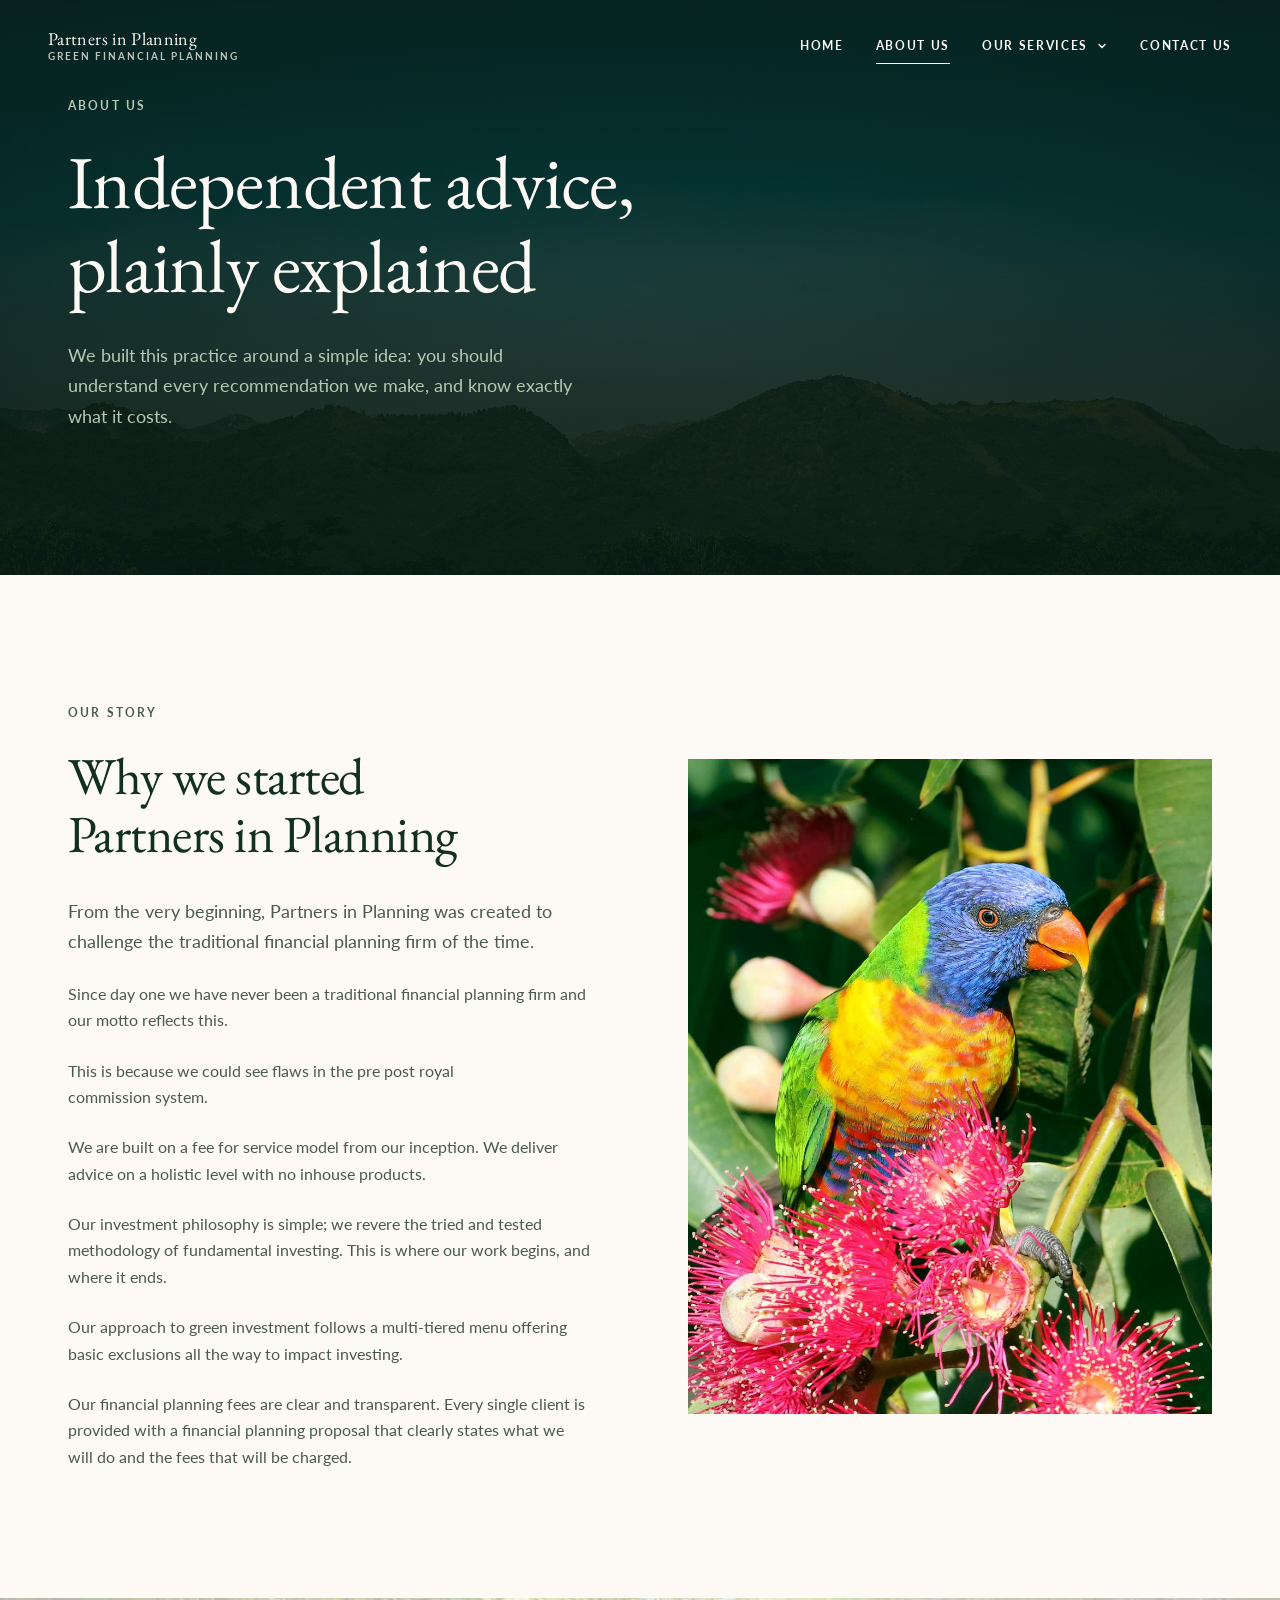
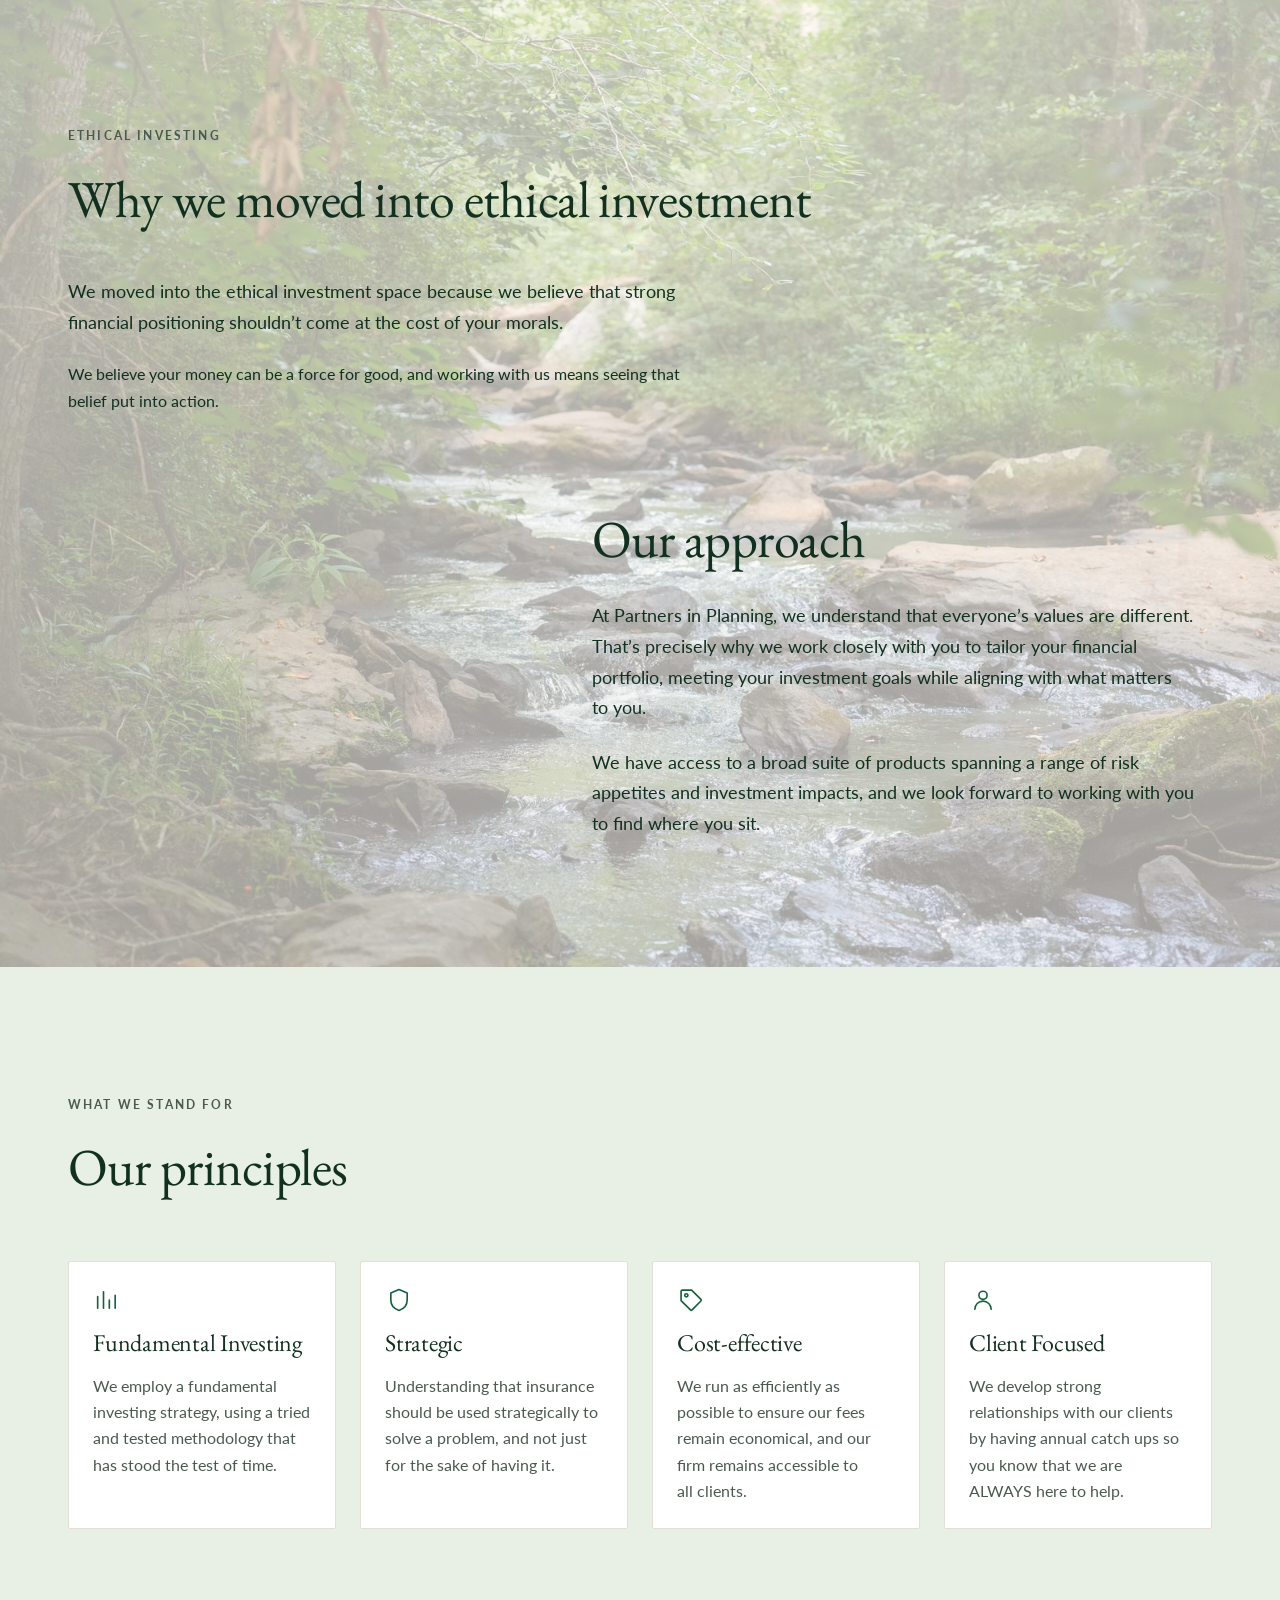
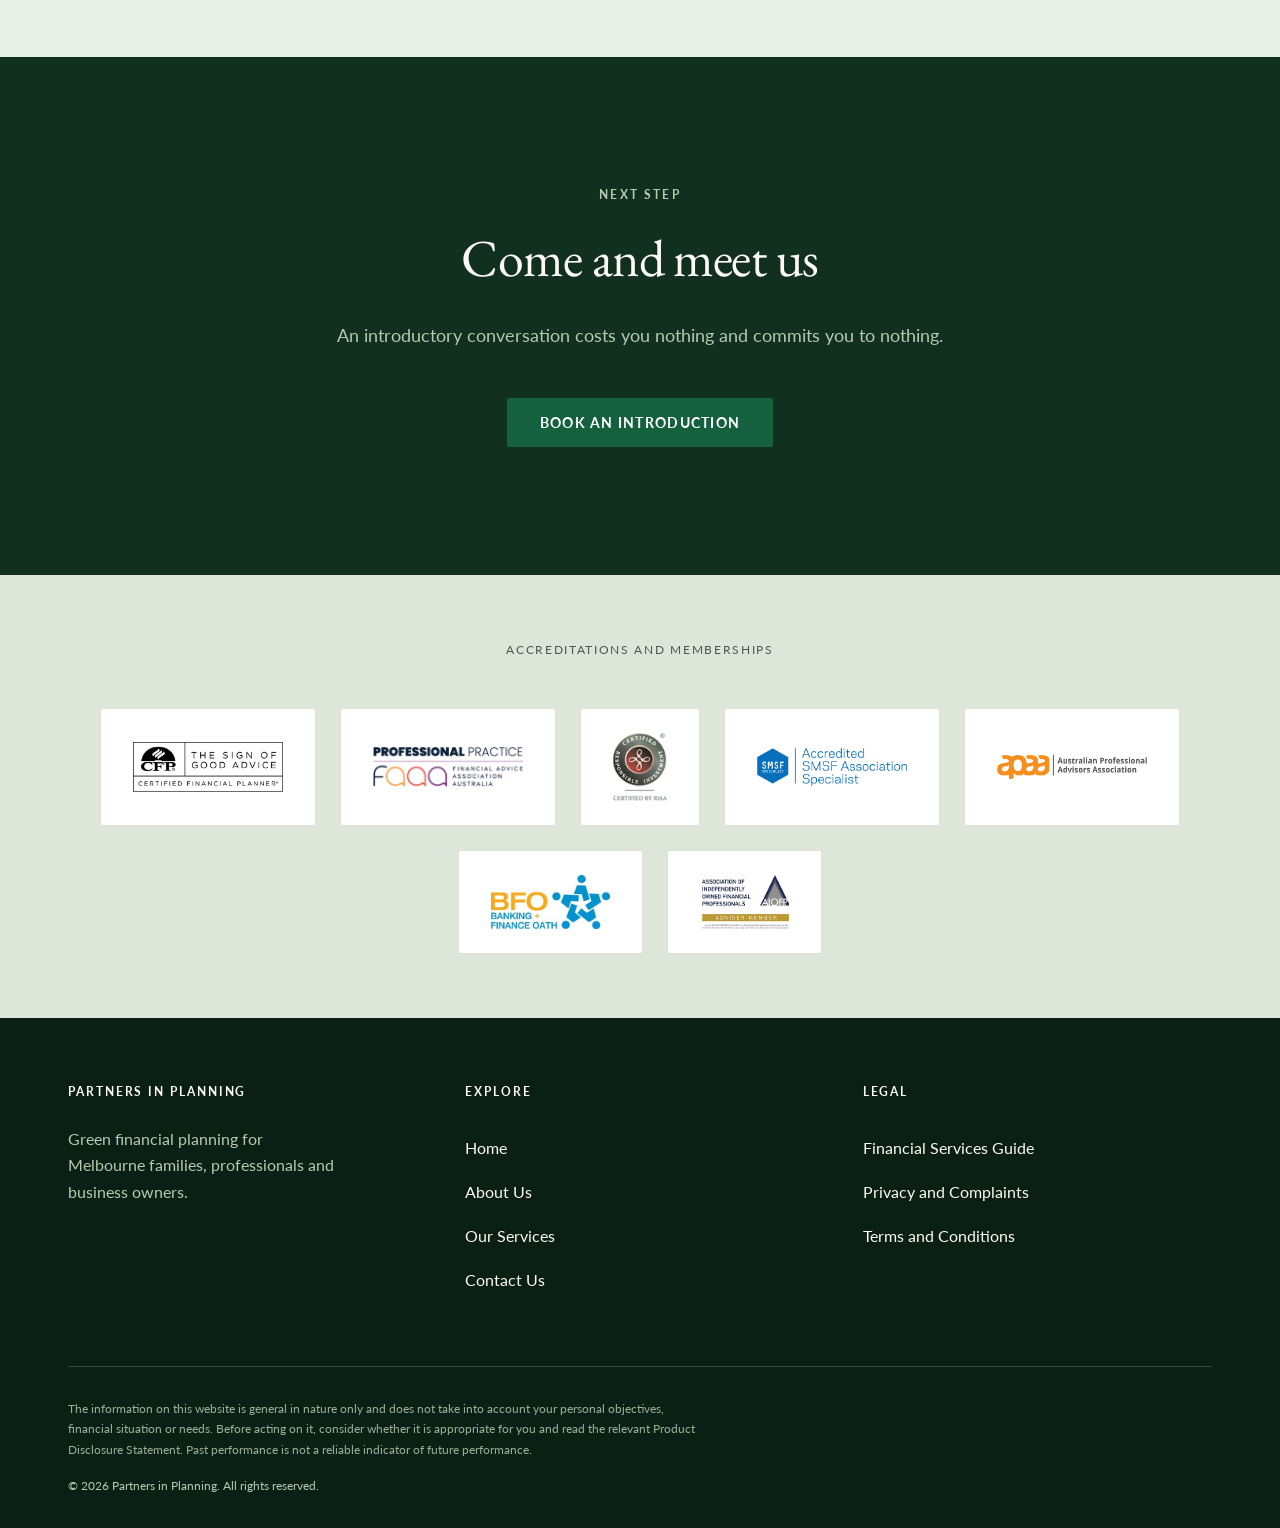
==== commit 782b6272: "Rework the footer legal links, drop em-dashes, and extend two pages Footer, all seven pages - Privac" ====
--- a/about.html
+++ b/about.html
@@ -4,7 +4,7 @@
 <meta charset="utf-8">
 <meta name="viewport" content="width=device-width, initial-scale=1">
 <title>About Us | Partners in Planning, Melbourne</title>
-<meta name="description" content="Meet Partners in Planning — an independent Melbourne financial planning practice built on transparent advice and values-aligned investing.">
+<meta name="description" content="Meet Partners in Planning, an independent Melbourne financial planning practice built on transparent advice and values-aligned investing.">
 <link rel="preconnect" href="https://fonts.googleapis.com">
 <link rel="preconnect" href="https://fonts.gstatic.com" crossorigin>
 <link href="https://fonts.googleapis.com/css2?family=EB+Garamond:wght@400;500;600&family=Lato:wght@300;400;700&display=swap" rel="stylesheet">
@@ -178,12 +178,6 @@
             financial positioning shouldn&rsquo;t come at the cost of your morals.
           </p>
           <p class="body-text">
-            Our approach is simple: we work with you to identify which industries clash
-            with your beliefs and tailor our advice accordingly, offering a range of
-            options &mdash; from excluding the headline offenders through to ground-up
-            impact investing.
-          </p>
-          <p class="body-text">
             We believe your money can be a force for good, and working with us means
             seeing that belief put into action.
           </p>
@@ -335,18 +329,15 @@
       <div>
         <p class="footer__title">Legal</p>
         <ul class="footer__list">
-          <li><a href="#">Financial Services Guide</a></li>
-          <li><a href="#">Privacy Policy</a></li>
-          <li><a href="#">Complaints</a></li>
+          <!-- These three live on the practice's existing site, so they are
+               external links: new tab, with rel="noopener". -->
+          <li><a href="https://www.apartnerinplanning.com.au/financial-services-guide/" target="_blank" rel="noopener">Financial Services Guide</a></li>
+          <li><a href="https://www.apartnerinplanning.com.au/complaintsprivacy-policy/" target="_blank" rel="noopener">Privacy and Complaints</a></li>
+          <li><a href="https://www.apartnerinplanning.com.au/terms-and-conditions/" target="_blank" rel="noopener">Terms and Conditions</a></li>
         </ul>
       </div>
     </div>
     <div class="footer__legal">
-      <p>
-        <strong>[Legal entity name] Pty Ltd ABN [00 000 000 000]</strong> is a
-        Corporate Authorised Representative (No. [000000]) of
-        [Licensee name] Pty Ltd, AFSL [000000].
-      </p>
       <p class="footer__disclaimer">
         The information on this website is general in nature only and does not take
         into account your personal objectives, financial situation or needs. Before
